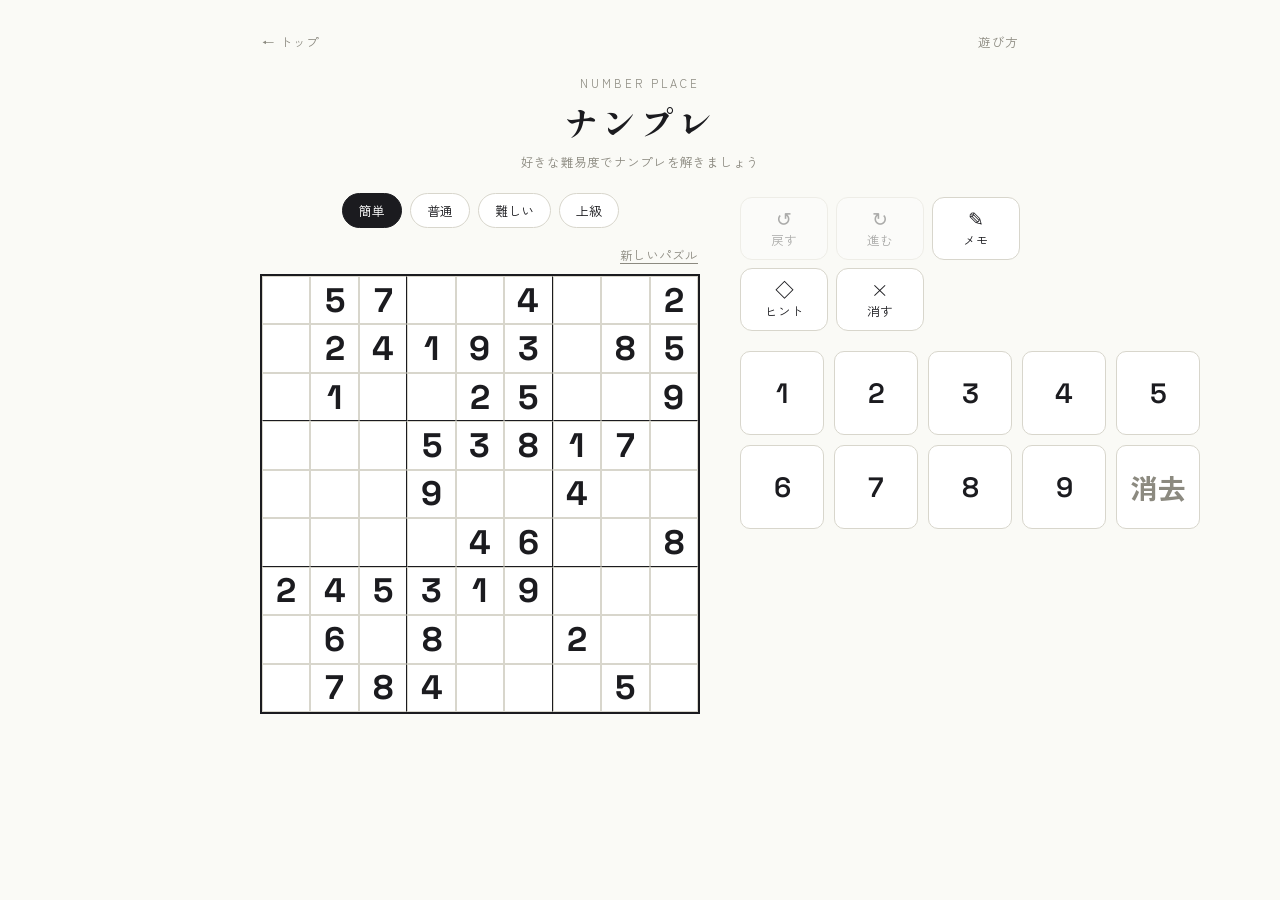
==== game.html @ e36756de "Add files via upload" ====
<!DOCTYPE html>
<html lang="ja">
<head>
<meta charset="UTF-8">
<meta name="viewport" content="width=device-width, initial-scale=1.0">
<title>ナンプレ | ナンプレサイト</title>
<link rel="preconnect" href="https://fonts.googleapis.com">
<link href="https://fonts.googleapis.com/css2?family=Shippori+Mincho:wght@400;600;800&family=Zen+Kaku+Gothic+New:wght@400;500;700&family=Space+Grotesk:wght@500;600;700&display=swap" rel="stylesheet">
<link rel="stylesheet" href="style.css">
</head>
<body>

<div class="wrap game-wrap">
  <div class="nav-bar">
    <a class="nav-link" href="index.html">← トップ</a>
    <a class="nav-link" href="how-to-play.html">遊び方</a>
  </div>

  <header>
    <div class="eyebrow">Number Place</div>
    <h1>ナンプレ</h1>
    <div class="sub">好きな難易度でナンプレを解きましょう</div>
  </header>

  <div class="game-layout">
    <div class="board-col">
      <div class="diff-row" id="diffRow">
        <button class="pill" data-diff="easy">簡単</button>
        <button class="pill" data-diff="medium">普通</button>
        <button class="pill" data-diff="hard">難しい</button>
        <button class="pill" data-diff="expert">上級</button>
      </div>

      <div class="status-row">
        <span class="status-msg" id="statusMsg">&nbsp;</span>
        <button class="new-game-btn" id="newGameBtn">新しいパズル</button>
      </div>

      <div class="board-shell">
        <div class="board" id="board"></div>
        <div class="generating" id="generating">パズルを生成しています…</div>
      </div>
    </div>

    <div class="side-col">
      <div class="toolbar">
        <button class="tool-btn" id="undoBtn" disabled>
          <span class="icon">↺</span>
          <span>戻す</span>
        </button>
        <button class="tool-btn" id="redoBtn" disabled>
          <span class="icon">↻</span>
          <span>進む</span>
        </button>
        <button class="tool-btn" id="notesBtn">
          <span class="icon">✎</span>
          <span>メモ</span>
        </button>
        <button class="tool-btn" id="hintBtn">
          <span class="icon">◇</span>
          <span>ヒント</span>
        </button>
        <button class="tool-btn" id="eraseBtn">
          <span class="icon">×</span>
          <span>消す</span>
        </button>
      </div>

      <div class="numpad" id="numpad"></div>
    </div>
  </div>
</div>

<div class="win-overlay" id="winOverlay">
  <div class="win-card">
    <div class="eyebrow">Complete</div>
    <h2>お見事です</h2>
    <p>すべてのマスが正しく埋まりました。<br>おめでとうございます。</p>
    <button id="winNewGame">次のパズルへ</button>
  </div>
</div>

<script>
(function(){
  const DIFF_CLUES = { easy: 38, medium: 32, hard: 27, expert: 24 };
  const STORAGE_KEY = 'nampure_save_v1';

  let difficulty = 'easy';
  let solutionBoard = null;
  let puzzleBoard = null;     // 0 = empty, given cells fixed
  let givenMask = null;       // boolean 9x9
  let currentBoard = null;    // user's working board
  let notesBoard = null;      // array 9x9 of Set
  let selected = null;        // {r,c}
  let notesMode = false;
  let focusNumber = null;     // number currently highlighted (sticky until dismissed)
  let longPressTimer = null;
  let longPressTriggered = false;
  let cellLongPressTimer = null;
  let cellLongPressTriggered = false;
  let keyDigitTimer = null;
  let keyDigitTriggered = false;
  let undoStack = [];
  let redoStack = [];
  const MAX_HISTORY = 200;
  const LONG_PRESS_MS = 350;

  const boardEl = document.getElementById('board');
  const numpadEl = document.getElementById('numpad');
  const statusMsg = document.getElementById('statusMsg');
  const generatingEl = document.getElementById('generating');
  const notesBtn = document.getElementById('notesBtn');
  const hintBtn = document.getElementById('hintBtn');
  const eraseBtn = document.getElementById('eraseBtn');
  const undoBtn = document.getElementById('undoBtn');
  const redoBtn = document.getElementById('redoBtn');
  const winOverlay = document.getElementById('winOverlay');

  // ---------- Generation ----------
  function emptyBoard(){ return Array.from({length:9}, () => Array(9).fill(0)); }

  function shuffle(arr){
    for(let i=arr.length-1;i>0;i--){
      const j = Math.floor(Math.random()*(i+1));
      [arr[i],arr[j]] = [arr[j],arr[i]];
    }
    return arr;
  }

  function isValidPlacement(b, r, c, v){
    for(let i=0;i<9;i++){
      if(b[r][i]===v) return false;
      if(b[i][c]===v) return false;
    }
    const br = Math.floor(r/3)*3, bc = Math.floor(c/3)*3;
    for(let i=br;i<br+3;i++) for(let j=bc;j<bc+3;j++) if(b[i][j]===v) return false;
    return true;
  }

  function generateSolvedBoard(){
    const b = emptyBoard();
    function fill(pos){
      if(pos===81) return true;
      const r = Math.floor(pos/9), c = pos%9;
      const nums = shuffle([1,2,3,4,5,6,7,8,9]);
      for(const v of nums){
        if(isValidPlacement(b,r,c,v)){
          b[r][c]=v;
          if(fill(pos+1)) return true;
          b[r][c]=0;
        }
      }
      return false;
    }
    fill(0);
    return b;
  }

  function countSolutions(board, limit){
    let count = 0;
    const b = board.map(row=>row.slice());
    function solve(){
      if(count>=limit) return;
      let best=-1, bestCands=null;
      for(let i=0;i<81;i++){
        const r=Math.floor(i/9), c=i%9;
        if(b[r][c]===0){
          const cands=[];
          for(let v=1;v<=9;v++) if(isValidPlacement(b,r,c,v)) cands.push(v);
          if(cands.length===0) return;
          if(best===-1 || cands.length<bestCands.length){
            best=i; bestCands=cands;
            if(cands.length===1) break;
          }
        }
      }
      if(best===-1){ count++; return; }
      const r=Math.floor(best/9), c=best%9;
      for(const v of bestCands){
        if(count>=limit) return;
        b[r][c]=v;
        solve();
        b[r][c]=0;
      }
    }
    solve();
    return count;
  }

  function generatePuzzle(diff){
    const solved = generateSolvedBoard();
    const puzzle = solved.map(row=>row.slice());
    const target = DIFF_CLUES[diff] ?? 32;
    const positions = shuffle(Array.from({length:81}, (_,i)=>i));
    let clues = 81;
    for(const pos of positions){
      if(clues<=target) break;
      const r=Math.floor(pos/9), c=pos%9;
      if(puzzle[r][c]===0) continue;
      const backup = puzzle[r][c];
      puzzle[r][c]=0;
      const solCount = countSolutions(puzzle,2);
      if(solCount===1){ clues--; } else { puzzle[r][c]=backup; }
    }
    return { puzzle, solution: solved };
  }

  // ---------- Persistence ----------
  function serializeNotes(nb){
    return nb.map(row => row.map(set => Array.from(set)));
  }
  function deserializeNotes(arr){
    return arr.map(row => row.map(a => new Set(a)));
  }

  function saveGame(){
    try{
      const data = {
        difficulty,
        puzzleBoard,
        solutionBoard,
        givenMask,
        currentBoard,
        notesBoard: serializeNotes(notesBoard),
        completed: winOverlay.classList.contains('show')
      };
      localStorage.setItem(STORAGE_KEY, JSON.stringify(data));
    }catch(e){
      // localStorage unavailable (private browsing, storage full, etc.) - fail silently
    }
  }

  function loadGame(){
    try{
      const raw = localStorage.getItem(STORAGE_KEY);
      if(!raw) return false;
      const data = JSON.parse(raw);
      if(!data || !data.puzzleBoard || !data.solutionBoard || !data.currentBoard) return false;

      difficulty = data.difficulty || 'easy';
      puzzleBoard = data.puzzleBoard;
      solutionBoard = data.solutionBoard;
      givenMask = data.givenMask;
      currentBoard = data.currentBoard;
      notesBoard = deserializeNotes(data.notesBoard);
      selected = null;
      focusNumber = null;

      document.querySelectorAll('#diffRow .pill').forEach(b=>{
        b.classList.toggle('active', b.dataset.diff === difficulty);
      });

      setStatus('', false);
      renderBoard();
      resetHistory();
      if(data.completed){
        winOverlay.classList.add('show');
      }
      return true;
    }catch(e){
      return false;
    }
  }

  // ---------- Game state ----------
  function startNewGame(diff){
    generatingEl.classList.add('show');
    setTimeout(()=>{
      const { puzzle, solution } = generatePuzzle(diff);
      puzzleBoard = puzzle;
      solutionBoard = solution;
      givenMask = puzzle.map(row=>row.map(v=>v!==0));
      currentBoard = puzzle.map(row=>row.slice());
      notesBoard = Array.from({length:9},()=>Array.from({length:9},()=>new Set()));
      selected = null;
      focusNumber = null;
      setStatus('', false);
      renderBoard();
      generatingEl.classList.remove('show');
      resetHistory();
      saveGame();
    }, 30);
  }

  function setStatus(text, isError){
    statusMsg.textContent = text || '\u00A0';
    statusMsg.classList.toggle('error-msg', !!isError);
  }

  function computeConflicts(){
    const conflicts = Array.from({length:9},()=>Array(9).fill(false));
    function markGroup(cells){
      const seen = {};
      for(const [r,c] of cells){
        const v = currentBoard[r][c];
        if(v===0) continue;
        if(seen[v] !== undefined){
          conflicts[r][c] = true;
          const [pr,pc] = seen[v];
          conflicts[pr][pc] = true;
        } else {
          seen[v] = [r,c];
        }
      }
    }
    for(let r=0;r<9;r++) markGroup(Array.from({length:9},(_,c)=>[r,c]));
    for(let c=0;c<9;c++) markGroup(Array.from({length:9},(_,r)=>[r,c]));
    for(let br=0;br<9;br+=3) for(let bc=0;bc<9;bc+=3){
      const cells=[];
      for(let i=br;i<br+3;i++) for(let j=bc;j<bc+3;j++) cells.push([i,j]);
      markGroup(cells);
    }
    return conflicts;
  }

  function getCandidates(r,c){
    const cands = [];
    for(let v=1;v<=9;v++){
      if(isValidPlacement(currentBoard, r, c, v)) cands.push(v);
    }
    return cands;
  }

  function checkWin(conflicts){
    for(let r=0;r<9;r++) for(let c=0;c<9;c++){
      if(currentBoard[r][c]===0) return false;
      if(conflicts[r][c]) return false;
    }
    return true;
  }

  // ---------- Rendering ----------
  function renderBoard(){
    boardEl.innerHTML = '';
    const conflicts = computeConflicts();
    const selVal = selected ? currentBoard[selected.r][selected.c] : 0;

    let occurrences = [];
    if(focusNumber !== null){
      for(let r=0;r<9;r++) for(let c=0;c<9;c++){
        if(currentBoard[r][c]===focusNumber) occurrences.push([r,c]);
      }
    }

    for(let r=0;r<9;r++){
      for(let c=0;c<9;c++){
        const cell = document.createElement('div');
        cell.className = 'cell';
        if((c+1)%3===0 && c!==8) cell.classList.add('border-right');
        if((r+1)%3===0 && r!==8) cell.classList.add('border-bottom');

        const v = currentBoard[r][c];
        const isGiven = givenMask[r][c];

        if(focusNumber !== null){
          if(v === focusNumber){
            cell.classList.add('same-number');
          } else {
            let isReach = false;
            for(const [orow, ocol] of occurrences){
              if(orow===r || ocol===c || (Math.floor(orow/3)===Math.floor(r/3) && Math.floor(ocol/3)===Math.floor(c/3))){
                isReach = true; break;
              }
            }
            if(isReach) cell.classList.add('peer');
          }
        } else if(selected){
          const sameBox = Math.floor(r/3)===Math.floor(selected.r/3) && Math.floor(c/3)===Math.floor(selected.c/3);
          if(r===selected.r && c===selected.c){
            cell.classList.add('selected');
          } else if(r===selected.r || c===selected.c || sameBox){
            cell.classList.add('peer');
          }
          if(selVal!==0 && v===selVal && !(r===selected.r && c===selected.c)){
            cell.classList.add('same-number');
          }
        }
        if(conflicts[r][c]) cell.classList.add('conflict');

        if(v!==0){
          cell.textContent = v;
          cell.classList.add(isGiven ? 'given' : 'user-value');
        } else if(notesBoard[r][c].size>0){
          const grid = document.createElement('div');
          grid.className = 'notes-grid';
          for(let n=1;n<=9;n++){
            const span = document.createElement('span');
            span.textContent = notesBoard[r][c].has(n) ? n : '';
            if(notesBoard[r][c].has(n)) span.classList.add('active');
            grid.appendChild(span);
          }
          cell.appendChild(grid);
        }

        cell.dataset.r = r;
        cell.dataset.c = c;
        cell.style.touchAction = 'manipulation';
        cell.addEventListener('pointerdown', () => {
          cellLongPressTriggered = false;
          cellLongPressTimer = setTimeout(() => {
            const val = currentBoard[r][c];
            if (val !== 0) {
              cellLongPressTriggered = true;
              focusNumber = val;
              renderBoard();
            }
          }, LONG_PRESS_MS);
        });
        cell.addEventListener('pointerup', () => {
          clearTimeout(cellLongPressTimer);
          if (!cellLongPressTriggered) {
            if (focusNumber !== null) focusNumber = null;
            selectCell(r, c);
          }
          cellLongPressTriggered = false;
        });
        cell.addEventListener('pointerleave', () => {
          clearTimeout(cellLongPressTimer);
        });
        cell.addEventListener('contextmenu', (e) => e.preventDefault());
        boardEl.appendChild(cell);
      }
    }
  }

  function selectCell(r,c){
    selected = { r, c };
    renderBoard();
  }

  function clearPeerNotes(r, c, v){
    for(let cc=0; cc<9; cc++){ if(cc!==c) notesBoard[r][cc].delete(v); }
    for(let rr=0; rr<9; rr++){ if(rr!==r) notesBoard[rr][c].delete(v); }
    const br = Math.floor(r/3)*3, bc = Math.floor(c/3)*3;
    for(let i=br;i<br+3;i++) for(let j=bc;j<bc+3;j++){
      if(i!==r || j!==c) notesBoard[i][j].delete(v);
    }
  }

  // ---------- Undo / Redo ----------
  function snapshotState(){
    return {
      currentBoard: currentBoard.map(row => row.slice()),
      notesBoard: notesBoard.map(row => row.map(set => new Set(set)))
    };
  }

  function restoreState(state){
    currentBoard = state.currentBoard.map(row => row.slice());
    notesBoard = state.notesBoard.map(row => row.map(set => new Set(set)));
  }

  function updateUndoRedoButtons(){
    undoBtn.disabled = undoStack.length === 0;
    redoBtn.disabled = redoStack.length === 0;
  }

  function pushHistory(){
    undoStack.push(snapshotState());
    if(undoStack.length > MAX_HISTORY) undoStack.shift();
    redoStack = [];
    updateUndoRedoButtons();
  }

  function resetHistory(){
    undoStack = [];
    redoStack = [];
    updateUndoRedoButtons();
  }

  function undo(){
    if(undoStack.length === 0) return;
    const current = snapshotState();
    const prev = undoStack.pop();
    redoStack.push(current);
    restoreState(prev);
    focusNumber = null;
    renderBoard();
    setStatus('', false);
    saveGame();
    updateUndoRedoButtons();
  }

  function redo(){
    if(redoStack.length === 0) return;
    const current = snapshotState();
    const next = redoStack.pop();
    undoStack.push(current);
    restoreState(next);
    focusNumber = null;
    renderBoard();
    setStatus('', false);
    saveGame();
    updateUndoRedoButtons();
  }

  function setValue(v){
    if(!selected) return;
    const { r, c } = selected;
    if(givenMask[r][c]) return;

    pushHistory();

    if(notesMode){
      if(v===0){
        notesBoard[r][c].clear();
      } else if(notesBoard[r][c].has(v)){
        notesBoard[r][c].delete(v);
      } else {
        notesBoard[r][c].add(v);
      }
      renderBoard();
      saveGame();
      return;
    }

    currentBoard[r][c] = v;
    if(v!==0){
      notesBoard[r][c].clear();
      clearPeerNotes(r, c, v);
    }
    const conflicts = computeConflicts();
    renderBoard();

    if(conflicts[r][c]){
      setStatus('この数字は同じ列・行・ブロックと重複しています', true);
    } else {
      setStatus('', false);
    }

    saveGame();

    if(checkWin(conflicts)){
      setTimeout(()=> {
        winOverlay.classList.add('show');
        saveGame();
      }, 250);
    }
  }

  function useHint(){
    if(!selected) return;
    const { r, c } = selected;
    if(givenMask[r][c] || currentBoard[r][c]!==0){
      setStatus('空いているマスを選んでください', true);
      return;
    }
    const cands = getCandidates(r,c);
    pushHistory();
    notesBoard[r][c] = new Set(cands);
    renderBoard();
    saveGame();
    const cellEl = boardEl.querySelector(`[data-r="${r}"][data-c="${c}"]`);
    if(cellEl){
      cellEl.classList.add('hint-flash');
      setTimeout(()=>cellEl.classList.remove('hint-flash'), 900);
    }
  }

  // ---------- UI wiring ----------
  document.querySelectorAll('#diffRow .pill').forEach(btn=>{
    btn.addEventListener('click', () => {
      document.querySelectorAll('#diffRow .pill').forEach(b=>b.classList.remove('active'));
      btn.classList.add('active');
      difficulty = btn.dataset.diff;
      startNewGame(difficulty);
    });
  });

  document.getElementById('newGameBtn').addEventListener('click', ()=> startNewGame(difficulty));
  document.getElementById('winNewGame').addEventListener('click', ()=>{
    winOverlay.classList.remove('show');
    startNewGame(difficulty);
  });

  notesBtn.addEventListener('click', ()=>{
    notesMode = !notesMode;
    notesBtn.classList.toggle('active', notesMode);
  });
  hintBtn.addEventListener('click', useHint);
  eraseBtn.addEventListener('click', ()=>{
    if(!selected) return;
    const { r, c } = selected;
    if(givenMask[r][c]) return;
    pushHistory();
    currentBoard[r][c] = 0;
    notesBoard[r][c].clear();
    setStatus('', false);
    renderBoard();
    saveGame();
  });

  for(let n=1;n<=9;n++){
    const btn = document.createElement('button');
    btn.className = 'num-btn';
    btn.textContent = n;
    btn.style.touchAction = 'manipulation';

    btn.addEventListener('pointerdown', ()=>{
      longPressTriggered = false;
      longPressTimer = setTimeout(()=>{
        longPressTriggered = true;
        focusNumber = n;
        renderBoard();
      }, LONG_PRESS_MS);
    });
    btn.addEventListener('pointerup', ()=>{
      clearTimeout(longPressTimer);
      if(!longPressTriggered){
        if(focusNumber !== null){
          focusNumber = (focusNumber === n) ? null : n;
          renderBoard();
        } else {
          setValue(n);
        }
      }
      longPressTriggered = false;
    });
    btn.addEventListener('pointerleave', ()=>{
      clearTimeout(longPressTimer);
      longPressTriggered = false;
    });
    btn.addEventListener('contextmenu', (e)=> e.preventDefault());

    numpadEl.appendChild(btn);
  }
  const eraseNumBtn = document.createElement('button');
  eraseNumBtn.className = 'num-btn erase';
  eraseNumBtn.textContent = '消去';
  eraseNumBtn.addEventListener('click', ()=>{
    if(!selected) return;
    const { r, c } = selected;
    if(givenMask[r][c]) return;
    pushHistory();
    currentBoard[r][c] = 0;
    notesBoard[r][c].clear();
    renderBoard();
    saveGame();
  });
  numpadEl.appendChild(eraseNumBtn);

  undoBtn.addEventListener('click', undo);
  redoBtn.addEventListener('click', redo);

  document.addEventListener('keydown', (e)=>{
    if((e.ctrlKey || e.metaKey) && e.key.toLowerCase()==='z'){
      e.preventDefault();
      if(e.shiftKey) redo(); else undo();
      return;
    }
    if((e.ctrlKey || e.metaKey) && e.key.toLowerCase()==='y'){
      e.preventDefault();
      redo();
      return;
    }

    if(e.key>='1' && e.key<='9'){
      if(e.repeat) return; // ignore OS key-repeat while held
      const n = parseInt(e.key,10);
      keyDigitTriggered = false;
      keyDigitTimer = setTimeout(()=>{
        keyDigitTriggered = true;
        focusNumber = (focusNumber === n) ? null : n;
        renderBoard();
      }, LONG_PRESS_MS);
      return;
    }

    if(!selected) return;
    const { r, c } = selected;
    if(e.key==='Backspace' || e.key==='Delete' || e.key==='0'){
      if(!givenMask[r][c]){
        pushHistory();
        currentBoard[r][c]=0;
        notesBoard[r][c].clear();
        renderBoard();
        saveGame();
      }
    } else if(e.key==='ArrowUp' && r>0){ selectCell(r-1,c); }
    else if(e.key==='ArrowDown' && r<8){ selectCell(r+1,c); }
    else if(e.key==='ArrowLeft' && c>0){ selectCell(r,c-1); }
    else if(e.key==='ArrowRight' && c<8){ selectCell(r,c+1); }
  });

  document.addEventListener('keyup', (e)=>{
    if(e.key>='1' && e.key<='9'){
      const n = parseInt(e.key,10);
      clearTimeout(keyDigitTimer);
      if(!keyDigitTriggered){
        if(focusNumber !== null){
          focusNumber = (focusNumber === n) ? null : n;
          renderBoard();
        } else if(selected){
          setValue(n);
        }
      }
      keyDigitTriggered = false;
    }
  });

  // init: try to resume a saved game, otherwise start a fresh easy puzzle
  const restored = loadGame();
  if(!restored){
    document.querySelector('#diffRow .pill[data-diff="easy"]').classList.add('active');
    startNewGame('easy');
  }
  updateUndoRedoButtons();
})();
</script>
</body>
</html>
---- style.css ----
:root{
  --bg: #FAFAF6;
  --paper: #FFFFFF;
  --ink: #1B1B1F;
  --line: #D8D6CC;
  --line-strong: #1B1B1F;
  --accent: #35507A;
  --accent-soft: rgba(53,80,122,0.10);
  --accent-soft-2: rgba(53,80,122,0.18);
  --muted: #8C8A80;
  --error: #A5372E;
  --error-soft: rgba(165,55,46,0.10);
}
*{ box-sizing: border-box; }
html,body{
  margin:0; padding:0;
  background: var(--bg);
  color: var(--ink);
  font-family: 'Zen Kaku Gothic New', sans-serif;
  -webkit-font-smoothing: antialiased;
}
body{
  display:flex; justify-content:center;
  padding: 28px 16px 60px;
  min-height: 100vh;
}
a{ color: inherit; }
.wrap{
  width: 100%;
  max-width: 520px;
}

/* ---------- Nav ---------- */
.nav-bar{
  display:flex;
  justify-content: space-between;
  align-items:center;
  margin-bottom: 20px;
  font-size: 12.5px;
}
.nav-link{
  color: var(--muted);
  text-decoration: none;
  letter-spacing: 0.02em;
  padding: 4px 2px;
}
.nav-link:hover{ color: var(--accent); }
.nav-link.emphasis{
  color: var(--accent);
  border: 1px solid var(--accent-soft-2);
  background: var(--accent-soft);
  padding: 5px 12px;
  border-radius: 999px;
}

/* ---------- Header ---------- */
header{
  text-align:center;
  margin-bottom: 22px;
}
.eyebrow{
  font-size: 11px;
  letter-spacing: 0.28em;
  color: var(--muted);
  text-transform: uppercase;
  margin-bottom: 6px;
}
h1{
  font-family: 'Shippori Mincho', serif;
  font-weight: 800;
  font-size: 34px;
  letter-spacing: 0.12em;
  margin: 0;
  color: var(--ink);
}
.sub{
  font-size: 12.5px;
  color: var(--muted);
  margin-top: 6px;
  letter-spacing: 0.02em;
}

/* ---------- Landing page ---------- */
.lede{
  font-size: 14px;
  line-height: 1.9;
  color: var(--ink);
  text-align: center;
  margin: 0 0 28px;
}
.cta-row{
  display:flex;
  flex-direction: column;
  gap: 10px;
  margin-bottom: 34px;
}
.btn{
  display:block;
  text-align:center;
  text-decoration:none;
  padding: 14px 20px;
  border-radius: 999px;
  font-size: 14px;
  letter-spacing: 0.04em;
  transition: all .15s ease;
}
.btn-primary{
  background: var(--ink);
  color: var(--paper);
  border: 1px solid var(--ink);
}
.btn-primary:hover{ background: var(--accent); border-color: var(--accent); }
.btn-secondary{
  background: var(--paper);
  color: var(--ink);
  border: 1px solid var(--line);
}
.btn-secondary:hover{ border-color: var(--accent); color: var(--accent); }

.feature-list{
  list-style: none;
  margin: 0 0 30px;
  padding: 0;
  display: grid;
  gap: 10px;
}
.feature-list li{
  display:flex;
  gap: 12px;
  align-items:flex-start;
  background: var(--paper);
  border: 1px solid var(--line);
  border-radius: 14px;
  padding: 14px 16px;
  font-size: 12.5px;
  line-height: 1.7;
}
.feature-list .mark{
  font-family: 'Space Grotesk', sans-serif;
  color: var(--accent);
  font-weight: 600;
  font-size: 13px;
  flex-shrink: 0;
}
.footer-note{
  text-align:center;
  font-size: 11.5px;
  color: var(--muted);
  line-height: 1.8;
}

/* ---------- Help page ---------- */
.help-section{
  background: var(--paper);
  border: 1px solid var(--line);
  border-radius: 14px;
  padding: 18px 18px 20px;
  margin-bottom: 14px;
}
.help-section h2{
  font-family: 'Shippori Mincho', serif;
  font-size: 16px;
  margin: 0 0 8px;
  display:flex;
  align-items:center;
  gap: 8px;
}
.help-section h2 .num{
  font-family: 'Space Grotesk', sans-serif;
  font-size: 13px;
  color: var(--accent);
  border: 1px solid var(--accent-soft-2);
  background: var(--accent-soft);
  width: 22px; height: 22px;
  border-radius: 50%;
  display:flex; align-items:center; justify-content:center;
  flex-shrink: 0;
}
.help-section p{
  font-size: 13px;
  line-height: 1.9;
  color: var(--ink);
  margin: 0 0 6px;
}
.help-section p:last-child{ margin-bottom: 0; }
.help-section .note{
  font-size: 12px;
  color: var(--muted);
}
.kbd{
  display:inline-flex;
  align-items:center;
  justify-content:center;
  min-width: 20px;
  padding: 1px 6px;
  border: 1px solid var(--line);
  border-radius: 6px;
  background: var(--bg);
  font-family: 'Space Grotesk', sans-serif;
  font-size: 12px;
  color: var(--ink);
}

/* ---------- Game page shared controls ---------- */
.diff-row{
  display:flex;
  gap: 8px;
  justify-content:center;
  flex-wrap: wrap;
  margin-bottom: 16px;
}
.pill{
  border: 1px solid var(--line);
  background: var(--paper);
  color: var(--ink);
  font-family: 'Zen Kaku Gothic New', sans-serif;
  font-size: 13px;
  padding: 7px 16px;
  border-radius: 999px;
  cursor: pointer;
  transition: all .15s ease;
}
.pill:hover{ border-color: var(--accent); }
.pill.active{
  background: var(--ink);
  color: var(--paper);
  border-color: var(--ink);
}

.status-row{
  display:flex;
  justify-content: space-between;
  align-items:center;
  margin-bottom: 10px;
  padding: 0 2px;
  height: 20px;
}
.status-msg{
  font-size: 12.5px;
  color: var(--accent);
  letter-spacing: 0.02em;
  white-space: nowrap;
  overflow: hidden;
  text-overflow: ellipsis;
  flex: 1;
  margin-right: 10px;
}
.status-msg.error-msg{ color: var(--error); }
.new-game-btn{
  font-size: 12.5px;
  color: var(--muted);
  background: none;
  border: none;
  cursor: pointer;
  text-decoration: underline;
  text-underline-offset: 3px;
  font-family: 'Zen Kaku Gothic New', sans-serif;
  padding: 0;
  flex-shrink: 0;
  white-space: nowrap;
}
.new-game-btn:hover{ color: var(--ink); }

.board-shell{
  position: relative;
  width: 100%;
  aspect-ratio: 1/1;
  background: var(--paper);
  border: 2.5px solid var(--line-strong);
}
.board{
  display: grid;
  grid-template-columns: repeat(9, 1fr);
  grid-template-rows: repeat(9, 1fr);
  width: 100%;
  height: 100%;
}
.cell{
  display:flex; align-items:center; justify-content:center;
  position: relative;
  border: 0.5px solid var(--line);
  cursor: pointer;
  font-family: 'Space Grotesk', sans-serif;
  font-size: clamp(22px, 7vw, 34px);
  font-weight: 600;
  color: var(--ink);
  user-select: none;
  background: var(--paper);
}
.cell:nth-child(3n){ border-right-width: 0.5px; }
.cell.border-right{ border-right: 1.75px solid var(--line-strong); }
.cell.border-bottom{ border-bottom: 1.75px solid var(--line-strong); }

.cell.given{ color: var(--ink); font-weight: 700; }
.cell.user-value{ color: var(--accent); font-weight: 500; }
.cell.selected{ background: var(--accent-soft-2); }
.cell.peer{ background: var(--accent-soft); }
.cell.same-number{ background: var(--accent-soft-2); }
.cell.conflict{ color: var(--error); background: var(--error-soft); }
.cell.hint-flash{ animation: flash 0.9s ease; }
@keyframes flash{
  0%{ background: var(--accent-soft-2); }
  100%{ background: transparent; }
}

.notes-grid{
  display:grid;
  grid-template-columns: repeat(3,1fr);
  grid-template-rows: repeat(3,1fr);
  width: 100%; height: 100%;
  padding: 2px;
}
.notes-grid span{
  display:flex; align-items:center; justify-content:center;
  font-size: clamp(9px, 2.3vw, 13px);
  color: var(--muted);
  font-family: 'Space Grotesk', sans-serif;
}
.notes-grid span.active{ color: var(--accent); font-weight: 600; }

.toolbar{
  display: grid;
  grid-template-columns: repeat(auto-fit, minmax(72px, 1fr));
  gap: 8px;
  margin: 16px 0 14px;
}
.tool-btn{
  flex:1;
  max-width: 150px;
  display:flex; flex-direction:column; align-items:center; gap:3px;
  padding: 10px 6px;
  border: 1px solid var(--line);
  background: var(--paper);
  border-radius: 12px;
  cursor:pointer;
  font-family: 'Zen Kaku Gothic New', sans-serif;
  font-size: 12.5px;
  color: var(--ink);
  transition: all .15s ease;
}
.tool-btn .icon{ font-size: 19px; line-height:1; }
.tool-btn:hover{ border-color: var(--accent); }
.tool-btn.active{
  background: var(--ink);
  color: var(--paper);
  border-color: var(--ink);
}
.tool-btn:disabled{ opacity: 0.35; cursor: default; }

.numpad{
  display:grid;
  grid-template-columns: repeat(5, 1fr);
  gap: 8px;
}
.num-btn{
  aspect-ratio: 1/1;
  border: 1px solid var(--line);
  background: var(--paper);
  border-radius: 10px;
  font-family: 'Space Grotesk', sans-serif;
  font-size: 24px;
  font-weight: 600;
  color: var(--ink);
  cursor:pointer;
  transition: all .12s ease;
  user-select: none;
  -webkit-user-select: none;
  touch-action: manipulation;
}
.num-btn:hover{ border-color: var(--accent); color: var(--accent); }
.num-btn.erase{
  font-family: 'Zen Kaku Gothic New', sans-serif;
  font-size: 12.5px;
  color: var(--muted);
}

.win-overlay{
  position: fixed; inset: 0;
  background: rgba(27,27,31,0.55);
  display:flex; align-items:center; justify-content:center;
  z-index: 50;
  opacity: 0; pointer-events:none;
  transition: opacity .25s ease;
}
.win-overlay.show{ opacity:1; pointer-events:all; }
.win-card{
  background: var(--paper);
  padding: 34px 30px;
  border-radius: 16px;
  text-align:center;
  max-width: 320px;
}
.win-card .eyebrow{ margin-bottom: 10px; }
.win-card h2{
  font-family: 'Shippori Mincho', serif;
  font-size: 24px;
  margin: 0 0 8px;
}
.win-card p{
  font-size: 13px;
  color: var(--muted);
  margin: 0 0 20px;
  line-height: 1.6;
}
.win-card button{
  background: var(--ink);
  color: var(--paper);
  border: none;
  padding: 10px 26px;
  border-radius: 999px;
  font-family: 'Zen Kaku Gothic New', sans-serif;
  font-size: 13px;
  cursor: pointer;
}

.generating{
  position:absolute; inset:0;
  background: rgba(250,250,246,0.9);
  display:flex; align-items:center; justify-content:center;
  font-size: 13px; color: var(--muted);
  letter-spacing: 0.05em;
  z-index: 10;
  opacity: 0; pointer-events: none;
  transition: opacity .15s ease;
}
.generating.show{ opacity:1; pointer-events:all; }

@media (max-width: 380px){
  h1{ font-size: 28px; }
  .tool-btn{ font-size: 10.5px; }
}

/* ---------- Desktop layout: board left, controls right ---------- */
.game-layout{
  display: block;
}
@media (min-width: 760px){
  .game-wrap{
    max-width: 760px;
  }
  .game-layout{
    display: flex;
    align-items: flex-start;
    gap: 40px;
  }
  .game-layout .board-col{
    flex: 1 1 440px;
    max-width: 460px;
  }
  .game-layout .side-col{
    flex: 1 1 260px;
    max-width: 280px;
    display: flex;
    flex-direction: column;
    gap: 20px;
    padding-top: 4px;
    position: sticky;
    top: 28px;
  }
  .game-layout .toolbar{
    margin: 0;
  }
  .game-layout .tool-btn{
    max-width: none;
  }
  .game-layout .numpad{
    gap: 10px;
  }
  .game-layout .num-btn{
    font-size: 28px;
  }
}
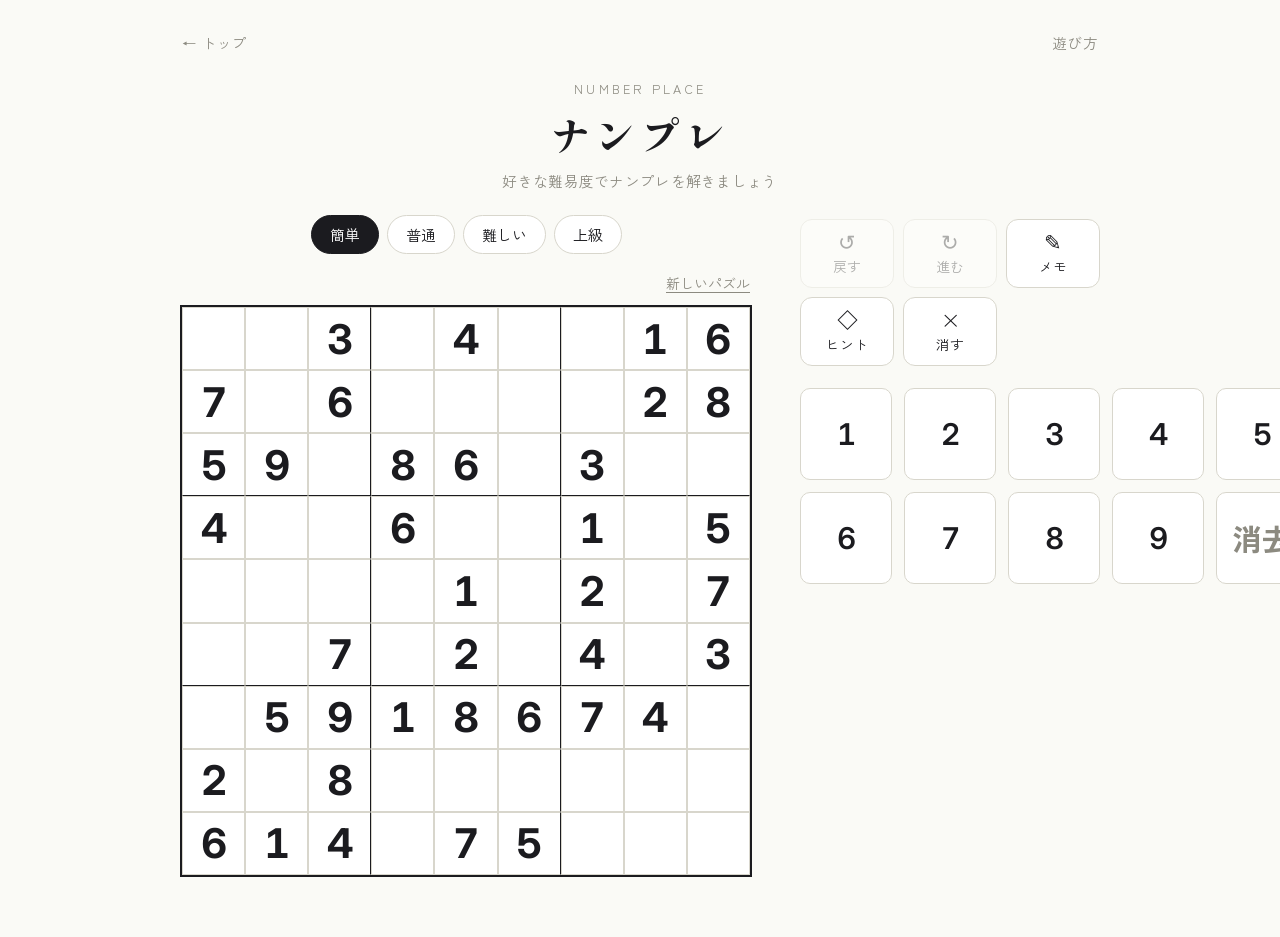
==== commit 5e3410da: "Add files via upload" ====
--- a/game.html
+++ b/game.html
@@ -5,7 +5,7 @@
 <meta name="viewport" content="width=device-width, initial-scale=1.0">
 <title>ナンプレ | ナンプレサイト</title>
 <link rel="preconnect" href="https://fonts.googleapis.com">
-<link href="https://fonts.googleapis.com/css2?family=Shippori+Mincho:wght@400;600;800&family=Zen+Kaku+Gothic+New:wght@400;500;700&family=Space+Grotesk:wght@500;600;700&display=swap" rel="stylesheet">
+<link href="https://fonts.googleapis.com/css2?family=Shippori+Mincho:wght@400;600;800&family=Zen+Kaku+Gothic+New:wght@400;500;700&family=Inter:wght@500;600;700;800&display=swap" rel="stylesheet">
 <link rel="stylesheet" href="style.css">
 </head>
 <body>
--- a/style.css
+++ b/style.css
@@ -35,8 +35,8 @@
   display:flex;
   justify-content: space-between;
   align-items:center;
-  margin-bottom: 20px;
-  font-size: 12.5px;
+  margin-bottom: 22px;
+  font-size: 14.5px;
 }
 .nav-link{
   color: var(--muted);
@@ -56,33 +56,33 @@
 /* ---------- Header ---------- */
 header{
   text-align:center;
-  margin-bottom: 22px;
+  margin-bottom: 24px;
 }
 .eyebrow{
-  font-size: 11px;
-  letter-spacing: 0.28em;
+  font-size: 12.5px;
+  letter-spacing: 0.26em;
   color: var(--muted);
   text-transform: uppercase;
-  margin-bottom: 6px;
+  margin-bottom: 7px;
 }
 h1{
   font-family: 'Shippori Mincho', serif;
   font-weight: 800;
-  font-size: 34px;
+  font-size: 40px;
   letter-spacing: 0.12em;
   margin: 0;
   color: var(--ink);
 }
 .sub{
-  font-size: 12.5px;
-  color: var(--muted);
-  margin-top: 6px;
+  font-size: 14.5px;
+  color: var(--muted);
+  margin-top: 7px;
   letter-spacing: 0.02em;
 }
 
 /* ---------- Landing page ---------- */
 .lede{
-  font-size: 14px;
+  font-size: 16px;
   line-height: 1.9;
   color: var(--ink);
   text-align: center;
@@ -98,9 +98,9 @@
   display:block;
   text-align:center;
   text-decoration:none;
-  padding: 14px 20px;
+  padding: 15px 20px;
   border-radius: 999px;
-  font-size: 14px;
+  font-size: 16px;
   letter-spacing: 0.04em;
   transition: all .15s ease;
 }
@@ -131,20 +131,20 @@
   background: var(--paper);
   border: 1px solid var(--line);
   border-radius: 14px;
-  padding: 14px 16px;
-  font-size: 12.5px;
+  padding: 15px 17px;
+  font-size: 14.5px;
   line-height: 1.7;
 }
 .feature-list .mark{
-  font-family: 'Space Grotesk', sans-serif;
+  font-family: 'Inter', sans-serif;
   color: var(--accent);
   font-weight: 600;
-  font-size: 13px;
+  font-size: 14.5px;
   flex-shrink: 0;
 }
 .footer-note{
   text-align:center;
-  font-size: 11.5px;
+  font-size: 13px;
   color: var(--muted);
   line-height: 1.8;
 }
@@ -154,50 +154,50 @@
   background: var(--paper);
   border: 1px solid var(--line);
   border-radius: 14px;
-  padding: 18px 18px 20px;
+  padding: 19px 19px 21px;
   margin-bottom: 14px;
 }
 .help-section h2{
   font-family: 'Shippori Mincho', serif;
-  font-size: 16px;
-  margin: 0 0 8px;
+  font-size: 18px;
+  margin: 0 0 9px;
   display:flex;
   align-items:center;
   gap: 8px;
 }
 .help-section h2 .num{
-  font-family: 'Space Grotesk', sans-serif;
-  font-size: 13px;
+  font-family: 'Inter', sans-serif;
+  font-size: 14px;
   color: var(--accent);
   border: 1px solid var(--accent-soft-2);
   background: var(--accent-soft);
-  width: 22px; height: 22px;
+  width: 24px; height: 24px;
   border-radius: 50%;
   display:flex; align-items:center; justify-content:center;
   flex-shrink: 0;
 }
 .help-section p{
-  font-size: 13px;
+  font-size: 15px;
   line-height: 1.9;
   color: var(--ink);
   margin: 0 0 6px;
 }
 .help-section p:last-child{ margin-bottom: 0; }
 .help-section .note{
-  font-size: 12px;
+  font-size: 13.5px;
   color: var(--muted);
 }
 .kbd{
   display:inline-flex;
   align-items:center;
   justify-content:center;
-  min-width: 20px;
-  padding: 1px 6px;
+  min-width: 22px;
+  padding: 1px 7px;
   border: 1px solid var(--line);
   border-radius: 6px;
   background: var(--bg);
-  font-family: 'Space Grotesk', sans-serif;
-  font-size: 12px;
+  font-family: 'Inter', sans-serif;
+  font-size: 13px;
   color: var(--ink);
 }
 
@@ -207,15 +207,15 @@
   gap: 8px;
   justify-content:center;
   flex-wrap: wrap;
-  margin-bottom: 16px;
+  margin-bottom: 18px;
 }
 .pill{
   border: 1px solid var(--line);
   background: var(--paper);
   color: var(--ink);
   font-family: 'Zen Kaku Gothic New', sans-serif;
-  font-size: 13px;
-  padding: 7px 16px;
+  font-size: 15px;
+  padding: 8px 18px;
   border-radius: 999px;
   cursor: pointer;
   transition: all .15s ease;
@@ -231,12 +231,12 @@
   display:flex;
   justify-content: space-between;
   align-items:center;
-  margin-bottom: 10px;
+  margin-bottom: 11px;
   padding: 0 2px;
-  height: 20px;
+  height: 22px;
 }
 .status-msg{
-  font-size: 12.5px;
+  font-size: 14px;
   color: var(--accent);
   letter-spacing: 0.02em;
   white-space: nowrap;
@@ -247,7 +247,7 @@
 }
 .status-msg.error-msg{ color: var(--error); }
 .new-game-btn{
-  font-size: 12.5px;
+  font-size: 14px;
   color: var(--muted);
   background: none;
   border: none;
@@ -280,12 +280,14 @@
   position: relative;
   border: 0.5px solid var(--line);
   cursor: pointer;
-  font-family: 'Space Grotesk', sans-serif;
-  font-size: clamp(22px, 7vw, 34px);
+  font-family: 'Inter', sans-serif;
+  font-variant-numeric: tabular-nums;
+  font-size: clamp(22px, 7vw, 38px);
   font-weight: 600;
   color: var(--ink);
   user-select: none;
   background: var(--paper);
+  overflow: hidden;
 }
 .cell:nth-child(3n){ border-right-width: 0.5px; }
 .cell.border-right{ border-right: 1.75px solid var(--line-strong); }
@@ -305,40 +307,47 @@
 
 .notes-grid{
   display:grid;
-  grid-template-columns: repeat(3,1fr);
-  grid-template-rows: repeat(3,1fr);
+  grid-template-columns: repeat(3, minmax(0,1fr));
+  grid-template-rows: repeat(3, minmax(0,1fr));
   width: 100%; height: 100%;
-  padding: 2px;
+  padding: 3px;
+  overflow: hidden;
+  box-sizing: border-box;
 }
 .notes-grid span{
   display:flex; align-items:center; justify-content:center;
-  font-size: clamp(9px, 2.3vw, 13px);
-  color: var(--muted);
-  font-family: 'Space Grotesk', sans-serif;
-}
-.notes-grid span.active{ color: var(--accent); font-weight: 600; }
+  min-width: 0;
+  min-height: 0;
+  overflow: hidden;
+  line-height: 1;
+  font-size: clamp(8px, 1.7vw, 11px);
+  font-variant-numeric: tabular-nums;
+  color: var(--muted);
+  font-family: 'Inter', sans-serif;
+}
+.notes-grid span.active{ color: var(--accent); font-weight: 700; }
 
 .toolbar{
   display: grid;
-  grid-template-columns: repeat(auto-fit, minmax(72px, 1fr));
-  gap: 8px;
-  margin: 16px 0 14px;
+  grid-template-columns: repeat(auto-fit, minmax(76px, 1fr));
+  gap: 9px;
+  margin: 18px 0 15px;
 }
 .tool-btn{
   flex:1;
   max-width: 150px;
-  display:flex; flex-direction:column; align-items:center; gap:3px;
-  padding: 10px 6px;
+  display:flex; flex-direction:column; align-items:center; gap:4px;
+  padding: 11px 6px;
   border: 1px solid var(--line);
   background: var(--paper);
   border-radius: 12px;
   cursor:pointer;
   font-family: 'Zen Kaku Gothic New', sans-serif;
-  font-size: 12.5px;
+  font-size: 13.5px;
   color: var(--ink);
   transition: all .15s ease;
 }
-.tool-btn .icon{ font-size: 19px; line-height:1; }
+.tool-btn .icon{ font-size: 21px; line-height:1; }
 .tool-btn:hover{ border-color: var(--accent); }
 .tool-btn.active{
   background: var(--ink);
@@ -350,15 +359,16 @@
 .numpad{
   display:grid;
   grid-template-columns: repeat(5, 1fr);
-  gap: 8px;
+  gap: 9px;
 }
 .num-btn{
   aspect-ratio: 1/1;
   border: 1px solid var(--line);
   background: var(--paper);
   border-radius: 10px;
-  font-family: 'Space Grotesk', sans-serif;
-  font-size: 24px;
+  font-family: 'Inter', sans-serif;
+  font-variant-numeric: tabular-nums;
+  font-size: 26px;
   font-weight: 600;
   color: var(--ink);
   cursor:pointer;
@@ -370,7 +380,7 @@
 .num-btn:hover{ border-color: var(--accent); color: var(--accent); }
 .num-btn.erase{
   font-family: 'Zen Kaku Gothic New', sans-serif;
-  font-size: 12.5px;
+  font-size: 13.5px;
   color: var(--muted);
 }
 
@@ -393,11 +403,11 @@
 .win-card .eyebrow{ margin-bottom: 10px; }
 .win-card h2{
   font-family: 'Shippori Mincho', serif;
-  font-size: 24px;
-  margin: 0 0 8px;
+  font-size: 26px;
+  margin: 0 0 9px;
 }
 .win-card p{
-  font-size: 13px;
+  font-size: 14.5px;
   color: var(--muted);
   margin: 0 0 20px;
   line-height: 1.6;
@@ -406,10 +416,10 @@
   background: var(--ink);
   color: var(--paper);
   border: none;
-  padding: 10px 26px;
+  padding: 11px 28px;
   border-radius: 999px;
   font-family: 'Zen Kaku Gothic New', sans-serif;
-  font-size: 13px;
+  font-size: 14.5px;
   cursor: pointer;
 }
 
@@ -417,7 +427,7 @@
   position:absolute; inset:0;
   background: rgba(250,250,246,0.9);
   display:flex; align-items:center; justify-content:center;
-  font-size: 13px; color: var(--muted);
+  font-size: 14.5px; color: var(--muted);
   letter-spacing: 0.05em;
   z-index: 10;
   opacity: 0; pointer-events: none;
@@ -426,8 +436,8 @@
 .generating.show{ opacity:1; pointer-events:all; }
 
 @media (max-width: 380px){
-  h1{ font-size: 28px; }
-  .tool-btn{ font-size: 10.5px; }
+  h1{ font-size: 32px; }
+  .tool-btn{ font-size: 11.5px; }
 }
 
 /* ---------- Desktop layout: board left, controls right ---------- */
@@ -436,23 +446,23 @@
 }
 @media (min-width: 760px){
   .game-wrap{
-    max-width: 760px;
+    max-width: 920px;
   }
   .game-layout{
     display: flex;
     align-items: flex-start;
-    gap: 40px;
+    gap: 48px;
   }
   .game-layout .board-col{
-    flex: 1 1 440px;
-    max-width: 460px;
+    flex: 1 1 560px;
+    max-width: 600px;
   }
   .game-layout .side-col{
-    flex: 1 1 260px;
-    max-width: 280px;
+    flex: 1 1 280px;
+    max-width: 300px;
     display: flex;
     flex-direction: column;
-    gap: 20px;
+    gap: 22px;
     padding-top: 4px;
     position: sticky;
     top: 28px;
@@ -464,9 +474,15 @@
     max-width: none;
   }
   .game-layout .numpad{
-    gap: 10px;
+    gap: 12px;
   }
   .game-layout .num-btn{
-    font-size: 28px;
-  }
-}
+    font-size: 30px;
+  }
+  .game-layout .cell{
+    font-size: clamp(28px, 3.2vw, 42px);
+  }
+  .game-layout .notes-grid span{
+    font-size: clamp(10px, 0.85vw, 13px);
+  }
+}
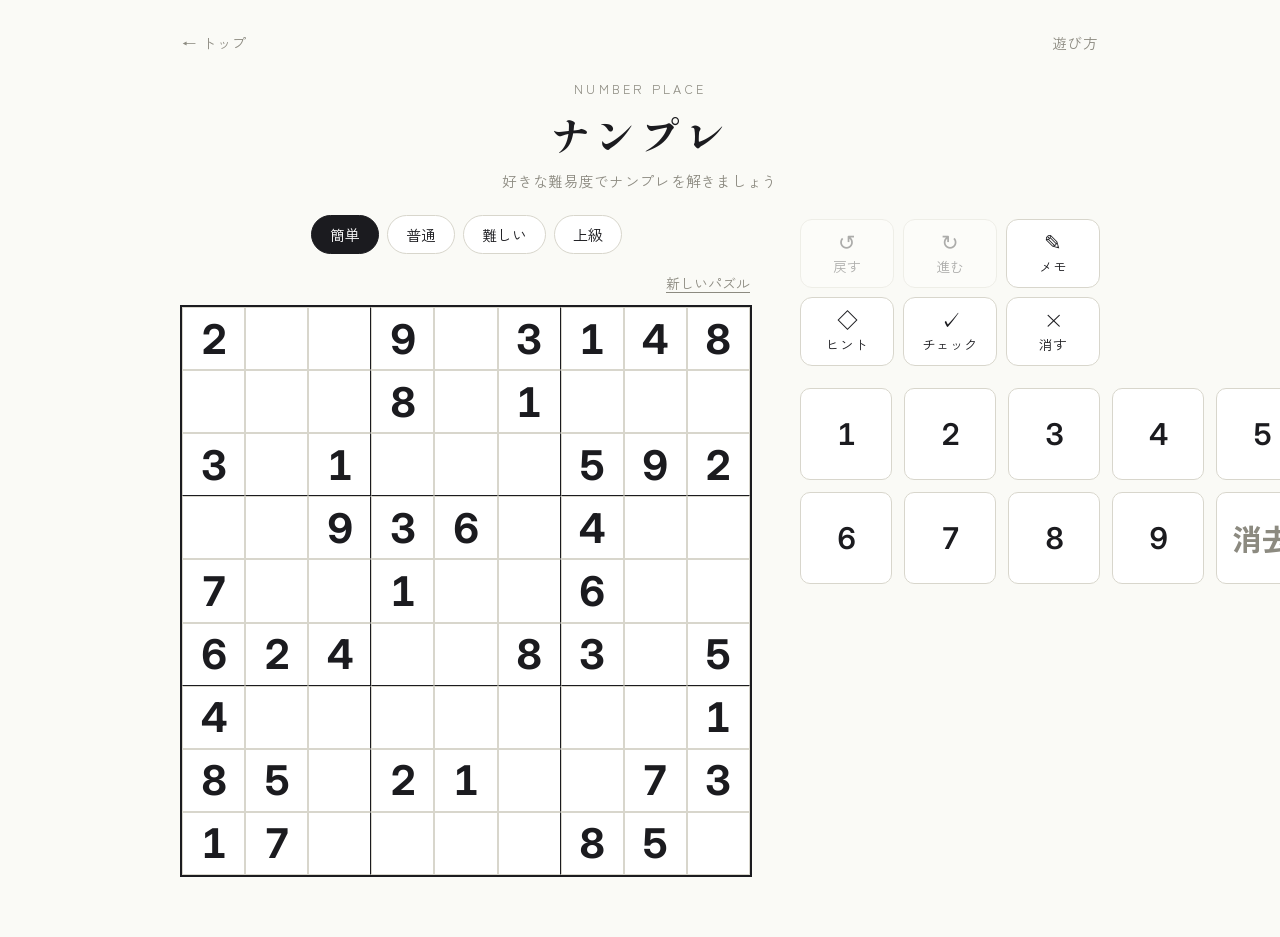
==== commit 8ab9c04f: "Add files via upload" ====
--- a/game.html
+++ b/game.html
@@ -60,6 +60,10 @@
           <span class="icon">◇</span>
           <span>ヒント</span>
         </button>
+        <button class="tool-btn" id="checkBtn">
+          <span class="icon">✓</span>
+          <span>チェック</span>
+        </button>
         <button class="tool-btn" id="eraseBtn">
           <span class="icon">×</span>
           <span>消す</span>
@@ -102,6 +106,7 @@
   let keyDigitTriggered = false;
   let undoStack = [];
   let redoStack = [];
+  let mistakeCells = new Set(); // "r,c" keys currently flagged by the 見直す check (not persisted, no counting)
   const MAX_HISTORY = 200;
   const LONG_PRESS_MS = 350;
 
@@ -111,6 +116,7 @@
   const generatingEl = document.getElementById('generating');
   const notesBtn = document.getElementById('notesBtn');
   const hintBtn = document.getElementById('hintBtn');
+  const checkBtn = document.getElementById('checkBtn');
   const eraseBtn = document.getElementById('eraseBtn');
   const undoBtn = document.getElementById('undoBtn');
   const redoBtn = document.getElementById('redoBtn');
@@ -245,6 +251,7 @@
       notesBoard = deserializeNotes(data.notesBoard);
       selected = null;
       focusNumber = null;
+      mistakeCells = new Set();
 
       document.querySelectorAll('#diffRow .pill').forEach(b=>{
         b.classList.toggle('active', b.dataset.diff === difficulty);
@@ -274,6 +281,7 @@
       notesBoard = Array.from({length:9},()=>Array.from({length:9},()=>new Set()));
       selected = null;
       focusNumber = null;
+      mistakeCells = new Set();
       setStatus('', false);
       renderBoard();
       generatingEl.classList.remove('show');
@@ -376,6 +384,15 @@
           }
         }
         if(conflicts[r][c]) cell.classList.add('conflict');
+
+        const mistakeKey = r + ',' + c;
+        if(mistakeCells.has(mistakeKey)){
+          if(v !== 0 && v !== solutionBoard[r][c]){
+            cell.classList.add('mistake');
+          } else {
+            mistakeCells.delete(mistakeKey); // fixed since the last check, stop flagging it
+          }
+        }
 
         if(v!==0){
           cell.textContent = v;
@@ -557,6 +574,28 @@
     }
   }
 
+  // ---------- Mistake check (見直す) ----------
+  // On-demand only: compares filled cells against the solution and marks
+  // ones that don't match. Nothing is counted or saved - it's just a
+  // temporary visual aid, and marks disappear automatically once fixed.
+  function checkMistakes(){
+    const wrong = [];
+    for(let r=0;r<9;r++){
+      for(let c=0;c<9;c++){
+        if(!givenMask[r][c] && currentBoard[r][c]!==0 && currentBoard[r][c]!==solutionBoard[r][c]){
+          wrong.push(r + ',' + c);
+        }
+      }
+    }
+    mistakeCells = new Set(wrong);
+    renderBoard();
+    if(wrong.length === 0){
+      setStatus('今のところ、まちがいは見つかりませんでした', false);
+    } else {
+      setStatus('見直すとよさそうなマスに印をつけました', true);
+    }
+  }
+
   // ---------- UI wiring ----------
   document.querySelectorAll('#diffRow .pill').forEach(btn=>{
     btn.addEventListener('click', () => {
@@ -578,6 +617,7 @@
     notesBtn.classList.toggle('active', notesMode);
   });
   hintBtn.addEventListener('click', useHint);
+  checkBtn.addEventListener('click', checkMistakes);
   eraseBtn.addEventListener('click', ()=>{
     if(!selected) return;
     const { r, c } = selected;
--- a/style.css
+++ b/style.css
@@ -299,6 +299,7 @@
 .cell.peer{ background: var(--accent-soft); }
 .cell.same-number{ background: var(--accent-soft-2); }
 .cell.conflict{ color: var(--error); background: var(--error-soft); }
+.cell.mistake{ box-shadow: inset 0 0 0 2px var(--error); }
 .cell.hint-flash{ animation: flash 0.9s ease; }
 @keyframes flash{
   0%{ background: var(--accent-soft-2); }
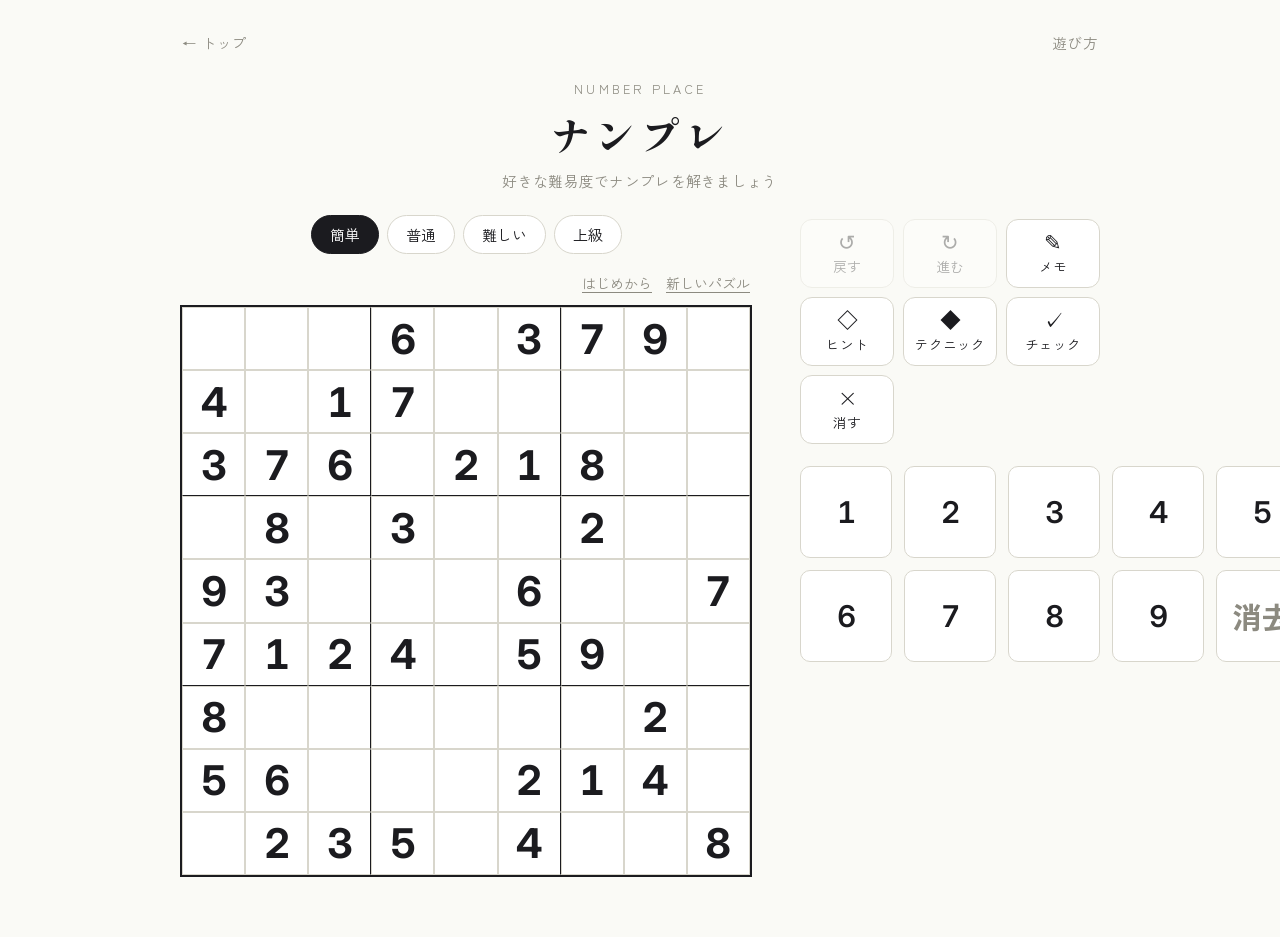
==== commit 8d2556de: "Add files via upload" ====
--- a/game.html
+++ b/game.html
@@ -33,8 +33,13 @@
 
       <div class="status-row">
         <span class="status-msg" id="statusMsg">&nbsp;</span>
-        <button class="new-game-btn" id="newGameBtn">新しいパズル</button>
+        <div class="status-actions">
+          <button class="new-game-btn" id="resetBtn">はじめから</button>
+          <button class="new-game-btn" id="newGameBtn">新しいパズル</button>
+        </div>
       </div>
+
+      <div class="tech-note" id="techNote"></div>
 
       <div class="board-shell">
         <div class="board" id="board"></div>
@@ -60,6 +65,10 @@
           <span class="icon">◇</span>
           <span>ヒント</span>
         </button>
+        <button class="tool-btn" id="techBtn">
+          <span class="icon">◆</span>
+          <span>テクニック</span>
+        </button>
         <button class="tool-btn" id="checkBtn">
           <span class="icon">✓</span>
           <span>チェック</span>
@@ -107,6 +116,7 @@
   let undoStack = [];
   let redoStack = [];
   let mistakeCells = new Set(); // "r,c" keys currently flagged by the 見直す check (not persisted, no counting)
+  let techHighlight = null; // { key:[[r,c]...], affected:[[r,c]...] } for the current テクニック hint overlay
   const MAX_HISTORY = 200;
   const LONG_PRESS_MS = 350;
 
@@ -116,8 +126,11 @@
   const generatingEl = document.getElementById('generating');
   const notesBtn = document.getElementById('notesBtn');
   const hintBtn = document.getElementById('hintBtn');
+  const techBtn = document.getElementById('techBtn');
   const checkBtn = document.getElementById('checkBtn');
   const eraseBtn = document.getElementById('eraseBtn');
+  const resetBtn = document.getElementById('resetBtn');
+  const techNoteEl = document.getElementById('techNote');
   const undoBtn = document.getElementById('undoBtn');
   const redoBtn = document.getElementById('redoBtn');
   const winOverlay = document.getElementById('winOverlay');
@@ -252,6 +265,7 @@
       selected = null;
       focusNumber = null;
       mistakeCells = new Set();
+      techHighlight = null;
 
       document.querySelectorAll('#diffRow .pill').forEach(b=>{
         b.classList.toggle('active', b.dataset.diff === difficulty);
@@ -282,6 +296,7 @@
       selected = null;
       focusNumber = null;
       mistakeCells = new Set();
+      clearTechHint();
       setStatus('', false);
       renderBoard();
       generatingEl.classList.remove('show');
@@ -392,6 +407,11 @@
           } else {
             mistakeCells.delete(mistakeKey); // fixed since the last check, stop flagging it
           }
+        }
+
+        if(techHighlight){
+          if(techHighlight.key.some(([kr,kc]) => kr===r && kc===c)) cell.classList.add('tech-key');
+          else if(techHighlight.affected.some(([ar,ac]) => ar===r && ac===c)) cell.classList.add('tech-affected');
         }
 
         if(v!==0){
@@ -492,6 +512,7 @@
     redoStack.push(current);
     restoreState(prev);
     focusNumber = null;
+    clearTechHint();
     renderBoard();
     setStatus('', false);
     saveGame();
@@ -505,6 +526,7 @@
     undoStack.push(current);
     restoreState(next);
     focusNumber = null;
+    clearTechHint();
     renderBoard();
     setStatus('', false);
     saveGame();
@@ -516,6 +538,7 @@
     const { r, c } = selected;
     if(givenMask[r][c]) return;
 
+    clearTechHint();
     pushHistory();
 
     if(notesMode){
@@ -572,6 +595,234 @@
       cellEl.classList.add('hint-flash');
       setTimeout(()=>cellEl.classList.remove('hint-flash'), 900);
     }
+  }
+
+  // ---------- Technique hint (テクニック) ----------
+  // Looks for the next logical step (beyond a simple candidate list) and
+  // highlights the cells involved, without filling in any answer itself.
+  const HOUSES = [];
+  for(let i=0;i<9;i++) HOUSES.push({ type:'row', idx:i });
+  for(let i=0;i<9;i++) HOUSES.push({ type:'col', idx:i });
+  for(let i=0;i<9;i++) HOUSES.push({ type:'box', idx:i });
+  const HOUSE_LABEL = { row:'行', col:'列', box:'ブロック' };
+
+  function houseCells(type, idx){
+    const cells = [];
+    if(type==='row'){ for(let c=0;c<9;c++) cells.push([idx,c]); }
+    else if(type==='col'){ for(let r=0;r<9;r++) cells.push([r,idx]); }
+    else { const br=Math.floor(idx/3)*3, bc=(idx%3)*3; for(let i=br;i<br+3;i++) for(let j=bc;j<bc+3;j++) cells.push([i,j]); }
+    return cells;
+  }
+
+  function computeAllCandidates(){
+    const cands = Array.from({length:9},()=>Array(9).fill(null));
+    for(let r=0;r<9;r++) for(let c=0;c<9;c++){
+      if(currentBoard[r][c]===0) cands[r][c] = getCandidates(r,c);
+    }
+    return cands;
+  }
+
+  function findNakedSingle(cands){
+    for(let r=0;r<9;r++) for(let c=0;c<9;c++){
+      if(currentBoard[r][c]===0 && cands[r][c].length===1){
+        return { type:'naked-single', cells:[[r,c]], affected:[], value: cands[r][c][0] };
+      }
+    }
+    return null;
+  }
+
+  function findHiddenSingle(cands){
+    for(const house of HOUSES){
+      const cells = houseCells(house.type, house.idx).filter(([r,c])=>currentBoard[r][c]===0);
+      for(let v=1; v<=9; v++){
+        const spots = cells.filter(([r,c]) => cands[r][c].includes(v));
+        if(spots.length===1 && cands[spots[0][0]][spots[0][1]].length>1){
+          return { type:'hidden-single', house, cells: spots, affected:[], value: v };
+        }
+      }
+    }
+    return null;
+  }
+
+  function findNakedPair(cands){
+    for(const house of HOUSES){
+      const cells = houseCells(house.type, house.idx).filter(([r,c])=>currentBoard[r][c]===0 && cands[r][c].length===2);
+      for(let i=0;i<cells.length;i++){
+        for(let j=i+1;j<cells.length;j++){
+          const [r1,c1]=cells[i], [r2,c2]=cells[j];
+          const a=cands[r1][c1], b=cands[r2][c2];
+          if(a[0]===b[0] && a[1]===b[1]){
+            const rest = houseCells(house.type, house.idx).filter(([r,c])=>currentBoard[r][c]===0 && !(r===r1&&c===c1) && !(r===r2&&c===c2));
+            const affected = rest.filter(([r,c]) => cands[r][c].includes(a[0]) || cands[r][c].includes(a[1]));
+            if(affected.length>0){
+              return { type:'naked-pair', house, cells:[[r1,c1],[r2,c2]], affected, values:a };
+            }
+          }
+        }
+      }
+    }
+    return null;
+  }
+
+  function findHiddenPair(cands){
+    for(const house of HOUSES){
+      const cells = houseCells(house.type, house.idx).filter(([r,c])=>currentBoard[r][c]===0);
+      const valCells = {};
+      for(let v=1;v<=9;v++) valCells[v] = cells.filter(([r,c])=>cands[r][c].includes(v));
+      for(let v1=1;v1<=9;v1++){
+        if(valCells[v1].length!==2) continue;
+        for(let v2=v1+1;v2<=9;v2++){
+          if(valCells[v2].length!==2) continue;
+          const c1=valCells[v1], c2=valCells[v2];
+          if(c1[0][0]===c2[0][0] && c1[0][1]===c2[0][1] && c1[1][0]===c2[1][0] && c1[1][1]===c2[1][1]){
+            const [r1,cc1]=c1[0], [r2,cc2]=c1[1];
+            const extra1 = cands[r1][cc1].filter(v=>v!==v1&&v!==v2);
+            const extra2 = cands[r2][cc2].filter(v=>v!==v1&&v!==v2);
+            if(extra1.length>0 || extra2.length>0){
+              return { type:'hidden-pair', house, cells:[[r1,cc1],[r2,cc2]], affected:[], values:[v1,v2] };
+            }
+          }
+        }
+      }
+    }
+    return null;
+  }
+
+  function findPointing(cands){
+    for(let b=0;b<9;b++){
+      const br=Math.floor(b/3)*3, bc=(b%3)*3;
+      for(let v=1;v<=9;v++){
+        const spots=[];
+        for(let i=br;i<br+3;i++) for(let j=bc;j<bc+3;j++){
+          if(currentBoard[i][j]===0 && cands[i][j].includes(v)) spots.push([i,j]);
+        }
+        if(spots.length<2 || spots.length>3) continue;
+        const rows = new Set(spots.map(s=>s[0]));
+        const cols = new Set(spots.map(s=>s[1]));
+        if(rows.size===1){
+          const r = spots[0][0];
+          const affected = [];
+          for(let c=0;c<9;c++){
+            if(Math.floor(c/3)*3===bc) continue;
+            if(currentBoard[r][c]===0 && cands[r][c].includes(v)) affected.push([r,c]);
+          }
+          if(affected.length>0) return { type:'pointing', house:{type:'row', idx:r}, cells:spots, affected, values:[v] };
+        }
+        if(cols.size===1){
+          const c = spots[0][1];
+          const affected = [];
+          for(let r=0;r<9;r++){
+            if(Math.floor(r/3)*3===br) continue;
+            if(currentBoard[r][c]===0 && cands[r][c].includes(v)) affected.push([r,c]);
+          }
+          if(affected.length>0) return { type:'pointing', house:{type:'col', idx:c}, cells:spots, affected, values:[v] };
+        }
+      }
+    }
+    return null;
+  }
+
+  function findXWing(cands){
+    for(let v=1;v<=9;v++){
+      const rowsWithTwo = [];
+      for(let r=0;r<9;r++){
+        const cols = [];
+        for(let c=0;c<9;c++) if(currentBoard[r][c]===0 && cands[r][c].includes(v)) cols.push(c);
+        if(cols.length===2) rowsWithTwo.push({ r, cols });
+      }
+      for(let i=0;i<rowsWithTwo.length;i++){
+        for(let j=i+1;j<rowsWithTwo.length;j++){
+          const a=rowsWithTwo[i], b=rowsWithTwo[j];
+          if(a.cols[0]===b.cols[0] && a.cols[1]===b.cols[1]){
+            const [c1,c2]=a.cols;
+            const affected=[];
+            for(let r=0;r<9;r++){
+              if(r===a.r || r===b.r) continue;
+              for(const c of [c1,c2]) if(currentBoard[r][c]===0 && cands[r][c].includes(v)) affected.push([r,c]);
+            }
+            if(affected.length>0){
+              return { type:'xwing', orientation:'row', cells:[[a.r,c1],[a.r,c2],[b.r,c1],[b.r,c2]], affected, values:[v] };
+            }
+          }
+        }
+      }
+      const colsWithTwo = [];
+      for(let c=0;c<9;c++){
+        const rows = [];
+        for(let r=0;r<9;r++) if(currentBoard[r][c]===0 && cands[r][c].includes(v)) rows.push(r);
+        if(rows.length===2) colsWithTwo.push({ c, rows });
+      }
+      for(let i=0;i<colsWithTwo.length;i++){
+        for(let j=i+1;j<colsWithTwo.length;j++){
+          const a=colsWithTwo[i], b=colsWithTwo[j];
+          if(a.rows[0]===b.rows[0] && a.rows[1]===b.rows[1]){
+            const [r1,r2]=a.rows;
+            const affected=[];
+            for(let c=0;c<9;c++){
+              if(c===a.c || c===b.c) continue;
+              for(const r of [r1,r2]) if(currentBoard[r][c]===0 && cands[r][c].includes(v)) affected.push([r,c]);
+            }
+            if(affected.length>0){
+              return { type:'xwing', orientation:'col', cells:[[r1,a.c],[r2,a.c],[r1,b.c],[r2,b.c]], affected, values:[v] };
+            }
+          }
+        }
+      }
+    }
+    return null;
+  }
+
+  function findTechniqueHint(){
+    const cands = computeAllCandidates();
+    return findNakedSingle(cands)
+        || findHiddenSingle(cands)
+        || findNakedPair(cands)
+        || findHiddenPair(cands)
+        || findPointing(cands)
+        || findXWing(cands)
+        || null;
+  }
+
+  function describeTechnique(res){
+    const label = res.house ? HOUSE_LABEL[res.house.type] : '';
+    switch(res.type){
+      case 'naked-single':
+        return { title:'ネイキッドシングル', body:`オレンジのマスは、候補がその数字1つしか残っていません。` };
+      case 'hidden-single':
+        return { title:'ヒドゥンシングル', body:`この${label}の中で、${res.value}が入る可能性があるのはオレンジのマスだけです。` };
+      case 'naked-pair':
+        return { title:'ネイキッドペア', body:`オレンジの2マスは候補が ${res.values.join('・')} だけの組で共通しています。同じ${label}内の他のマス(枠線のみのマス)からは、この2つの数字を候補から消せます。` };
+      case 'hidden-pair':
+        return { title:'ヒドゥンペア', body:`この${label}の中で、${res.values.join('・')} が入りうるのはオレンジの2マスだけです。この2マスの他の候補は消せます。` };
+      case 'pointing':
+        return { title:'ポインティングペア', body:`同じブロック内で ${res.values[0]} が入りうるのはオレンジのマス(同じ${label})だけです。この${label}の他のマス(枠線のみ)からは ${res.values[0]} を候補から消せます。` };
+      case 'xwing':
+        return { title:'X-Wing', body:`${res.values[0]} が2つの${res.orientation==='row'?'行':'列'}で同じ2つの${res.orientation==='row'?'列':'行'}にしか入りません。枠線だけのマスからはこの数字を候補から消せます。` };
+    }
+    return { title:'', body:'' };
+  }
+
+  function clearTechHint(){
+    if(techHighlight){
+      techHighlight = null;
+      techNoteEl.classList.remove('show');
+      techNoteEl.innerHTML = '';
+    }
+  }
+
+  function showTechniqueHint(){
+    const res = findTechniqueHint();
+    if(!res){
+      clearTechHint();
+      setStatus('今の状態から見つけられるテクニックはありませんでした', true);
+      return;
+    }
+    techHighlight = { key: res.cells, affected: res.affected };
+    const desc = describeTechnique(res);
+    techNoteEl.innerHTML = `<span class="tech-title">${desc.title}</span>${desc.body}`;
+    techNoteEl.classList.add('show');
+    setStatus('', false);
+    renderBoard();
   }
 
   // ---------- Mistake check (見直す) ----------
@@ -617,11 +868,27 @@
     notesBtn.classList.toggle('active', notesMode);
   });
   hintBtn.addEventListener('click', useHint);
+  techBtn.addEventListener('click', showTechniqueHint);
   checkBtn.addEventListener('click', checkMistakes);
+  resetBtn.addEventListener('click', ()=>{
+    if(!puzzleBoard) return;
+    if(!confirm('最初からやり直しますか？入力した内容とメモは消えます。')) return;
+    pushHistory();
+    currentBoard = puzzleBoard.map(row => row.slice());
+    notesBoard = Array.from({length:9},()=>Array.from({length:9},()=>new Set()));
+    selected = null;
+    focusNumber = null;
+    mistakeCells = new Set();
+    clearTechHint();
+    setStatus('', false);
+    renderBoard();
+    saveGame();
+  });
   eraseBtn.addEventListener('click', ()=>{
     if(!selected) return;
     const { r, c } = selected;
     if(givenMask[r][c]) return;
+    clearTechHint();
     pushHistory();
     currentBoard[r][c] = 0;
     notesBoard[r][c].clear();
--- a/style.css
+++ b/style.css
@@ -10,6 +10,8 @@
   --muted: #8C8A80;
   --error: #A5372E;
   --error-soft: rgba(165,55,46,0.10);
+  --tech: #A9791E;
+  --tech-soft: rgba(169,121,30,0.14);
 }
 *{ box-sizing: border-box; }
 html,body{
@@ -235,6 +237,11 @@
   padding: 0 2px;
   height: 22px;
 }
+.status-actions{
+  display:flex;
+  gap: 14px;
+  flex-shrink: 0;
+}
 .status-msg{
   font-size: 14px;
   color: var(--accent);
@@ -261,6 +268,24 @@
 }
 .new-game-btn:hover{ color: var(--ink); }
 
+.tech-note{
+  display:none;
+  font-size: 13.5px;
+  line-height: 1.7;
+  color: var(--ink);
+  background: var(--tech-soft);
+  border: 1px solid var(--tech);
+  border-radius: 10px;
+  padding: 10px 13px;
+  margin: 0 0 14px;
+}
+.tech-note.show{ display:block; }
+.tech-note .tech-title{
+  font-weight: 700;
+  color: var(--tech);
+  margin-right: 6px;
+}
+
 .board-shell{
   position: relative;
   width: 100%;
@@ -300,6 +325,8 @@
 .cell.same-number{ background: var(--accent-soft-2); }
 .cell.conflict{ color: var(--error); background: var(--error-soft); }
 .cell.mistake{ box-shadow: inset 0 0 0 2px var(--error); }
+.cell.tech-key{ background: var(--tech-soft); box-shadow: inset 0 0 0 2px var(--tech); }
+.cell.tech-affected{ box-shadow: inset 0 0 0 2px var(--tech); }
 .cell.hint-flash{ animation: flash 0.9s ease; }
 @keyframes flash{
   0%{ background: var(--accent-soft-2); }
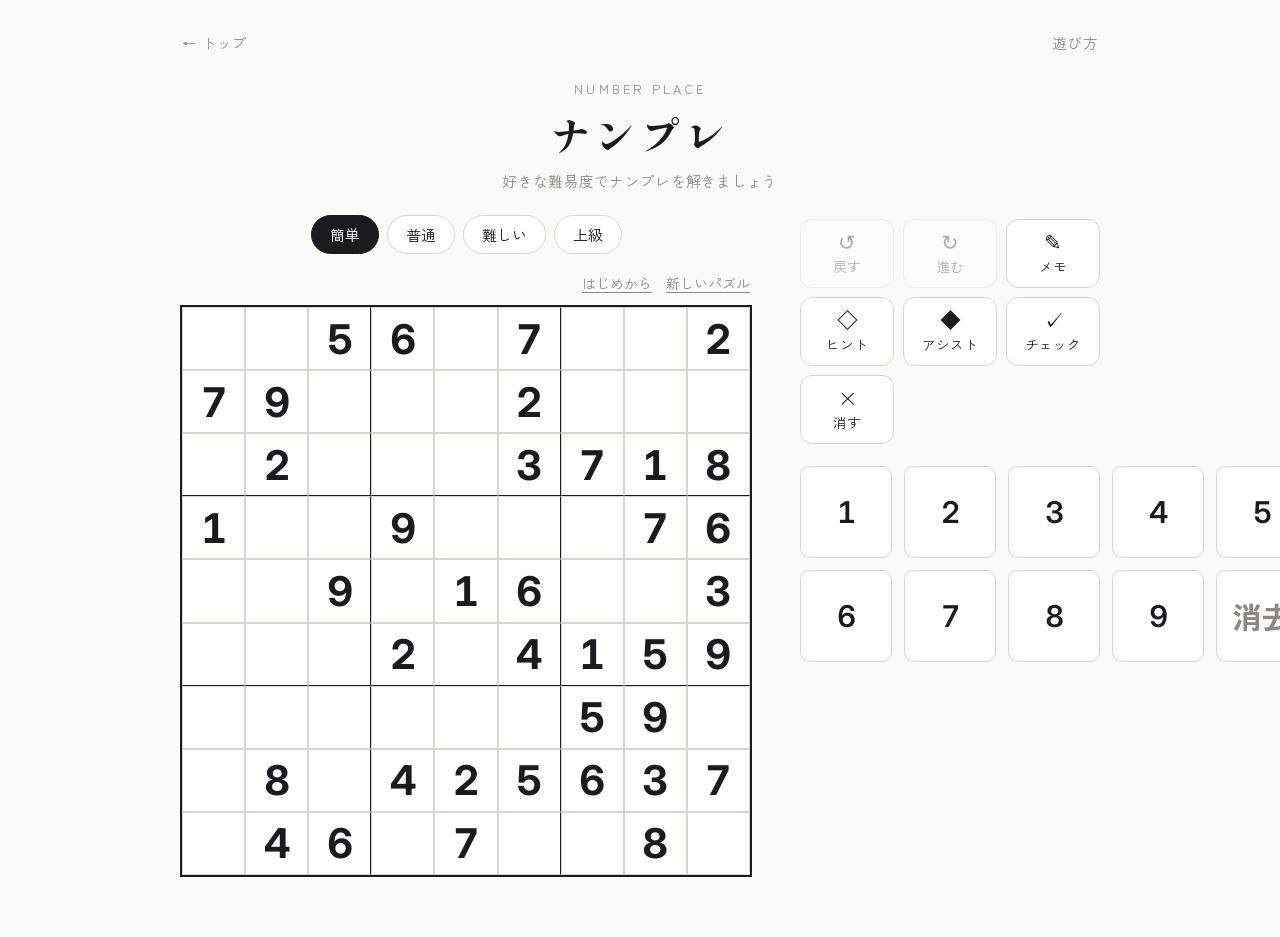
==== commit 4d334ef9: "Add files via upload" ====
--- a/game.html
+++ b/game.html
@@ -39,7 +39,10 @@
         </div>
       </div>
 
-      <div class="tech-note" id="techNote"></div>
+      <div class="tech-note" id="techNote">
+        <div class="tech-note-body" id="techNoteBody"></div>
+        <div class="tech-note-actions" id="techNoteActions"></div>
+      </div>
 
       <div class="board-shell">
         <div class="board" id="board"></div>
@@ -67,7 +70,7 @@
         </button>
         <button class="tool-btn" id="techBtn">
           <span class="icon">◆</span>
-          <span>テクニック</span>
+          <span>アシスト</span>
         </button>
         <button class="tool-btn" id="checkBtn">
           <span class="icon">✓</span>
@@ -116,7 +119,7 @@
   let undoStack = [];
   let redoStack = [];
   let mistakeCells = new Set(); // "r,c" keys currently flagged by the 見直す check (not persisted, no counting)
-  let techHighlight = null; // { key:[[r,c]...], affected:[[r,c]...] } for the current テクニック hint overlay
+  let assistState = null; // holds the current アシスト step (placement suggestion or informational technique)
   const MAX_HISTORY = 200;
   const LONG_PRESS_MS = 350;
 
@@ -131,6 +134,8 @@
   const eraseBtn = document.getElementById('eraseBtn');
   const resetBtn = document.getElementById('resetBtn');
   const techNoteEl = document.getElementById('techNote');
+  const techNoteBodyEl = document.getElementById('techNoteBody');
+  const techNoteActionsEl = document.getElementById('techNoteActions');
   const undoBtn = document.getElementById('undoBtn');
   const redoBtn = document.getElementById('redoBtn');
   const winOverlay = document.getElementById('winOverlay');
@@ -265,7 +270,7 @@
       selected = null;
       focusNumber = null;
       mistakeCells = new Set();
-      techHighlight = null;
+      assistState = null;
 
       document.querySelectorAll('#diffRow .pill').forEach(b=>{
         b.classList.toggle('active', b.dataset.diff === difficulty);
@@ -409,14 +414,23 @@
           }
         }
 
-        if(techHighlight){
-          if(techHighlight.key.some(([kr,kc]) => kr===r && kc===c)) cell.classList.add('tech-key');
-          else if(techHighlight.affected.some(([ar,ac]) => ar===r && ac===c)) cell.classList.add('tech-affected');
+        if(assistState){
+          if(assistState.kind === 'placement'){
+            if(assistState.houseCells.some(([hr,hc]) => hr===r && hc===c)) cell.classList.add('assist-house');
+            if(assistState.blockers.some(([br,bc]) => br===r && bc===c)) cell.classList.add('assist-blocker');
+            if(assistState.targetCell[0]===r && assistState.targetCell[1]===c) cell.classList.add('assist-target');
+          } else {
+            if(assistState.keyCells.some(([kr,kc]) => kr===r && kc===c)) cell.classList.add('tech-key');
+            else if(assistState.affected.some(([ar,ac]) => ar===r && ac===c)) cell.classList.add('tech-affected');
+          }
         }
 
         if(v!==0){
           cell.textContent = v;
           cell.classList.add(isGiven ? 'given' : 'user-value');
+        } else if(assistState && assistState.kind==='placement' && assistState.targetCell[0]===r && assistState.targetCell[1]===c){
+          cell.textContent = assistState.value;
+          cell.classList.add('assist-preview');
         } else if(notesBoard[r][c].size>0){
           const grid = document.createElement('div');
           grid.className = 'notes-grid';
@@ -597,9 +611,12 @@
     }
   }
 
-  // ---------- Technique hint (テクニック) ----------
-  // Looks for the next logical step (beyond a simple candidate list) and
-  // highlights the cells involved, without filling in any answer itself.
+  // ---------- Assist (アシスト) ----------
+  // Finds the next logical step. If it resolves a single cell (naked/hidden
+  // single) it shows *why* - circling the existing numbers that block the
+  // other candidates - and offers a preview digit the person can approve or
+  // dismiss. If it's a pattern that only narrows candidates (pair, pointing,
+  // X-Wing) it's shown as information only, with no cell to approve.
   const HOUSES = [];
   for(let i=0;i<9;i++) HOUSES.push({ type:'row', idx:i });
   for(let i=0;i<9;i++) HOUSES.push({ type:'col', idx:i });
@@ -625,19 +642,61 @@
   function findNakedSingle(cands){
     for(let r=0;r<9;r++) for(let c=0;c<9;c++){
       if(currentBoard[r][c]===0 && cands[r][c].length===1){
-        return { type:'naked-single', cells:[[r,c]], affected:[], value: cands[r][c][0] };
+        return { type:'naked-single', targetCell:[r,c], value: cands[r][c][0], blockers:[], houseCells:[] };
       }
     }
     return null;
   }
 
-  function findHiddenSingle(cands){
+  // Hidden single found via cross-hatching a box: the digit only fits one
+  // empty cell in the box because every other empty cell in that box is
+  // blocked by a copy of the digit already sitting in its row or column.
+  function findHiddenSingleBox(cands){
+    for(let b=0;b<9;b++){
+      const boxCells = houseCells('box', b);
+      const emptyCells = boxCells.filter(([r,c]) => currentBoard[r][c]===0);
+      for(let v=1; v<=9; v++){
+        if(boxCells.some(([r,c]) => currentBoard[r][c]===v)) continue; // already placed in this box
+        const candidateCells = emptyCells.filter(([r,c]) => cands[r][c].includes(v));
+        if(candidateCells.length === 1){
+          const target = candidateCells[0];
+          const blockers = [];
+          const seen = new Set();
+          for(const [r,c] of emptyCells){
+            if(r===target[0] && c===target[1]) continue;
+            if(cands[r][c].includes(v)) continue;
+            let found = false;
+            for(let cc=0; cc<9; cc++){
+              if(currentBoard[r][cc]===v){ blockers.push([r,cc]); found = true; break; }
+            }
+            if(!found){
+              for(let rr=0; rr<9; rr++){
+                if(currentBoard[rr][c]===v){ blockers.push([rr,c]); found = true; break; }
+              }
+            }
+          }
+          const uniqBlockers = blockers.filter(([r,c]) => {
+            const k = r+','+c;
+            if(seen.has(k)) return false;
+            seen.add(k);
+            return true;
+          });
+          return { type:'hidden-single-box', targetCell: target, value: v, blockers: uniqBlockers, houseCells: boxCells };
+        }
+      }
+    }
+    return null;
+  }
+
+  // Hidden single scoped to a row or column (box-based ones are caught above).
+  function findHiddenSingleRowCol(cands){
     for(const house of HOUSES){
+      if(house.type === 'box') continue;
       const cells = houseCells(house.type, house.idx).filter(([r,c])=>currentBoard[r][c]===0);
       for(let v=1; v<=9; v++){
         const spots = cells.filter(([r,c]) => cands[r][c].includes(v));
         if(spots.length===1 && cands[spots[0][0]][spots[0][1]].length>1){
-          return { type:'hidden-single', house, cells: spots, affected:[], value: v };
+          return { type:'hidden-single', targetCell: spots[0], value: v, blockers:[], houseCells: houseCells(house.type, house.idx), house };
         }
       }
     }
@@ -772,10 +831,11 @@
     return null;
   }
 
-  function findTechniqueHint(){
+  function findAssistStep(){
     const cands = computeAllCandidates();
     return findNakedSingle(cands)
-        || findHiddenSingle(cands)
+        || findHiddenSingleBox(cands)
+        || findHiddenSingleRowCol(cands)
         || findNakedPair(cands)
         || findHiddenPair(cands)
         || findPointing(cands)
@@ -787,7 +847,9 @@
     const label = res.house ? HOUSE_LABEL[res.house.type] : '';
     switch(res.type){
       case 'naked-single':
-        return { title:'ネイキッドシングル', body:`オレンジのマスは、候補がその数字1つしか残っていません。` };
+        return { title:'ネイキッドシングル', body:`このマスは、他の数字がすべて入っているため、残る候補は${res.value}だけです。` };
+      case 'hidden-single-box':
+        return { title:'クロスチェック', body:`丸で囲んだ${res.value}が、同じ行・列を通じてこのブロックの他のマスから${res.value}の可能性を消しています。残ったのはオレンジのマスだけです。` };
       case 'hidden-single':
         return { title:'ヒドゥンシングル', body:`この${label}の中で、${res.value}が入る可能性があるのはオレンジのマスだけです。` };
       case 'naked-pair':
@@ -803,23 +865,74 @@
   }
 
   function clearTechHint(){
-    if(techHighlight){
-      techHighlight = null;
+    if(assistState){
+      assistState = null;
       techNoteEl.classList.remove('show');
-      techNoteEl.innerHTML = '';
-    }
-  }
-
-  function showTechniqueHint(){
-    const res = findTechniqueHint();
+      techNoteBodyEl.innerHTML = '';
+      techNoteActionsEl.innerHTML = '';
+    }
+  }
+
+  function approveAssist(){
+    if(!assistState || assistState.kind !== 'placement') return;
+    const [r, c] = assistState.targetCell;
+    const v = assistState.value;
+    clearTechHint();
+    pushHistory();
+    currentBoard[r][c] = v;
+    notesBoard[r][c].clear();
+    clearPeerNotes(r, c, v);
+    selected = { r, c };
+    focusNumber = null;
+    const conflicts = computeConflicts();
+    renderBoard();
+    if(conflicts[r][c]){
+      setStatus('この数字は同じ列・行・ブロックと重複しています', true);
+    } else {
+      setStatus('', false);
+    }
+    saveGame();
+    if(checkWin(conflicts)){
+      setTimeout(()=>{ winOverlay.classList.add('show'); saveGame(); }, 250);
+    }
+  }
+
+  function showAssistStep(){
+    const res = findAssistStep();
     if(!res){
       clearTechHint();
-      setStatus('今の状態から見つけられるテクニックはありませんでした', true);
+      setStatus('今の状態から見つけられるヒントはありませんでした', true);
       return;
     }
-    techHighlight = { key: res.cells, affected: res.affected };
+    const isPlacement = res.targetCell !== undefined;
+    assistState = isPlacement
+      ? { kind:'placement', targetCell: res.targetCell, value: res.value, blockers: res.blockers, houseCells: res.houseCells }
+      : { kind:'info', keyCells: res.cells, affected: res.affected };
+
     const desc = describeTechnique(res);
-    techNoteEl.innerHTML = `<span class="tech-title">${desc.title}</span>${desc.body}`;
+    techNoteBodyEl.innerHTML = `<span class="tech-title">${desc.title}</span>${desc.body}`;
+    techNoteActionsEl.innerHTML = '';
+    if(isPlacement){
+      const cancelBtn = document.createElement('button');
+      cancelBtn.type = 'button';
+      cancelBtn.className = 'tech-action-btn';
+      cancelBtn.textContent = '中止する';
+      cancelBtn.addEventListener('click', clearTechHint);
+      const approveBtn = document.createElement('button');
+      approveBtn.type = 'button';
+      approveBtn.className = 'tech-action-btn tech-action-primary';
+      approveBtn.textContent = '承認する';
+      approveBtn.addEventListener('click', approveAssist);
+      techNoteActionsEl.appendChild(cancelBtn);
+      techNoteActionsEl.appendChild(approveBtn);
+    } else {
+      const closeBtn = document.createElement('button');
+      closeBtn.type = 'button';
+      closeBtn.className = 'tech-action-btn';
+      closeBtn.textContent = '閉じる';
+      closeBtn.addEventListener('click', clearTechHint);
+      techNoteActionsEl.appendChild(closeBtn);
+    }
     techNoteEl.classList.add('show');
     setStatus('', false);
     renderBoard();
@@ -868,7 +981,7 @@
     notesBtn.classList.toggle('active', notesMode);
   });
   hintBtn.addEventListener('click', useHint);
-  techBtn.addEventListener('click', showTechniqueHint);
+  techBtn.addEventListener('click', showAssistStep);
   checkBtn.addEventListener('click', checkMistakes);
   resetBtn.addEventListener('click', ()=>{
     if(!puzzleBoard) return;
--- a/style.css
+++ b/style.css
@@ -285,6 +285,28 @@
   color: var(--tech);
   margin-right: 6px;
 }
+.tech-note-actions{
+  display: flex;
+  gap: 10px;
+  justify-content: flex-end;
+  margin-top: 10px;
+}
+.tech-action-btn{
+  font-family: 'Zen Kaku Gothic New', sans-serif;
+  font-size: 13.5px;
+  padding: 7px 16px;
+  border-radius: 999px;
+  border: 1px solid var(--tech);
+  background: transparent;
+  color: var(--tech);
+  cursor: pointer;
+  transition: all .15s ease;
+}
+.tech-action-btn:hover{ opacity: 0.8; }
+.tech-action-btn.tech-action-primary{
+  background: var(--tech);
+  color: var(--paper);
+}
 
 .board-shell{
   position: relative;
@@ -327,6 +349,17 @@
 .cell.mistake{ box-shadow: inset 0 0 0 2px var(--error); }
 .cell.tech-key{ background: var(--tech-soft); box-shadow: inset 0 0 0 2px var(--tech); }
 .cell.tech-affected{ box-shadow: inset 0 0 0 2px var(--tech); }
+.cell.assist-house{ background: var(--tech-soft); }
+.cell.assist-target{ background: var(--tech-soft); box-shadow: inset 0 0 0 3px var(--tech); }
+.cell.assist-preview{ color: var(--tech); font-weight: 600; }
+.cell.assist-blocker::after{
+  content: '';
+  position: absolute;
+  inset: 10%;
+  border: 2px solid var(--tech);
+  border-radius: 50%;
+  pointer-events: none;
+}
 .cell.hint-flash{ animation: flash 0.9s ease; }
 @keyframes flash{
   0%{ background: var(--accent-soft-2); }
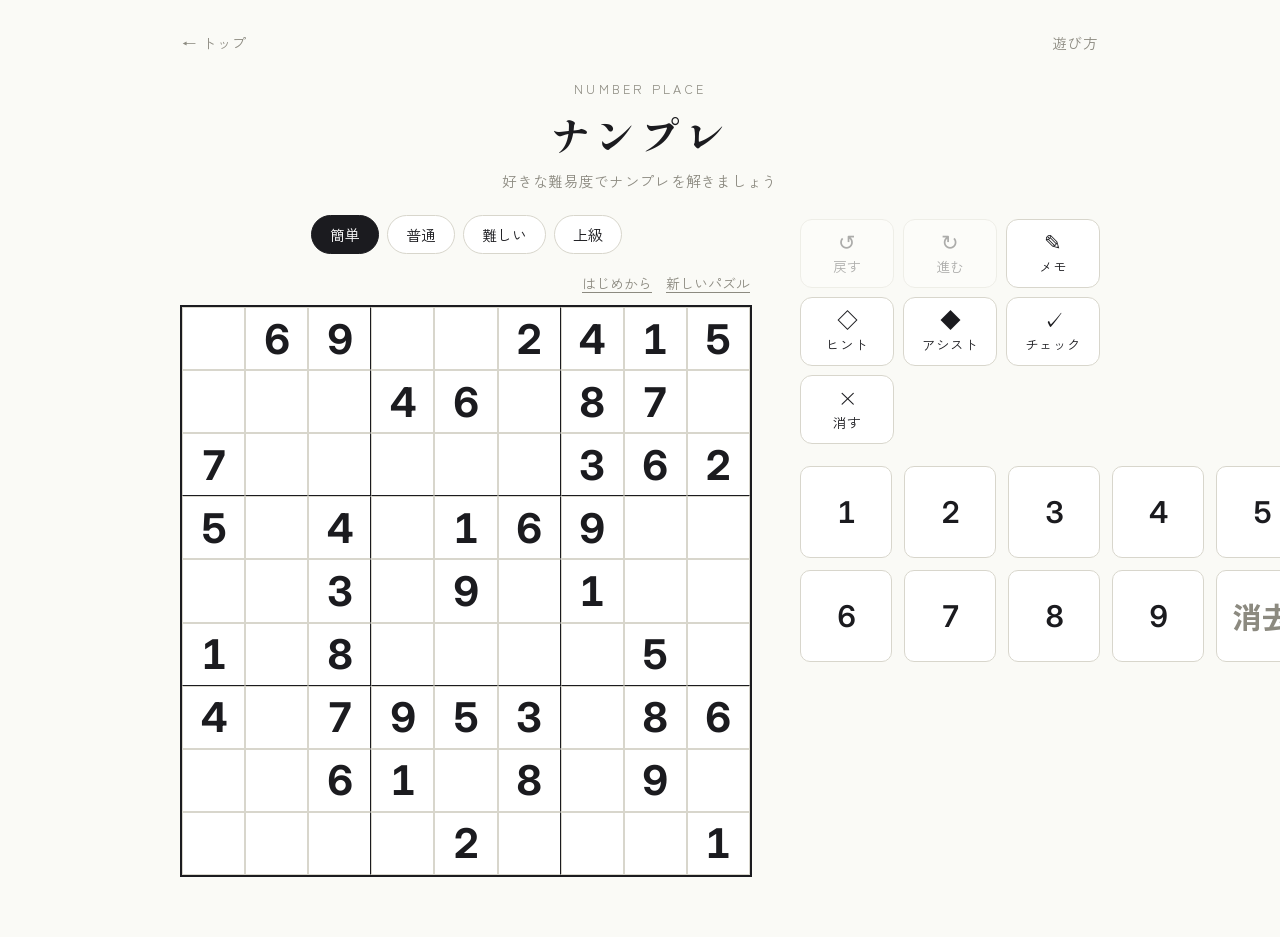
==== commit deef31b1: "Add files via upload" ====
--- a/game.html
+++ b/game.html
@@ -37,11 +37,6 @@
           <button class="new-game-btn" id="resetBtn">はじめから</button>
           <button class="new-game-btn" id="newGameBtn">新しいパズル</button>
         </div>
-      </div>
-
-      <div class="tech-note" id="techNote">
-        <div class="tech-note-body" id="techNoteBody"></div>
-        <div class="tech-note-actions" id="techNoteActions"></div>
       </div>
 
       <div class="board-shell">
@@ -83,6 +78,11 @@
       </div>
 
       <div class="numpad" id="numpad"></div>
+
+      <div class="tech-note" id="techNote">
+        <div class="tech-note-body" id="techNoteBody"></div>
+        <div class="tech-note-actions" id="techNoteActions"></div>
+      </div>
     </div>
   </div>
 </div>
@@ -417,6 +417,7 @@
         if(assistState){
           if(assistState.kind === 'placement'){
             if(assistState.houseCells.some(([hr,hc]) => hr===r && hc===c)) cell.classList.add('assist-house');
+            if(assistState.keyCells && assistState.keyCells.some(([kr,kc]) => kr===r && kc===c)) cell.classList.add('tech-key');
             if(assistState.blockers.some(([br,bc]) => br===r && bc===c)) cell.classList.add('assist-blocker');
             if(assistState.targetCell[0]===r && assistState.targetCell[1]===c) cell.classList.add('assist-target');
           } else {
@@ -703,7 +704,8 @@
     return null;
   }
 
-  function findNakedPair(cands){
+  function findAllNakedPairs(cands){
+    const results = [];
     for(const house of HOUSES){
       const cells = houseCells(house.type, house.idx).filter(([r,c])=>currentBoard[r][c]===0 && cands[r][c].length===2);
       for(let i=0;i<cells.length;i++){
@@ -714,16 +716,17 @@
             const rest = houseCells(house.type, house.idx).filter(([r,c])=>currentBoard[r][c]===0 && !(r===r1&&c===c1) && !(r===r2&&c===c2));
             const affected = rest.filter(([r,c]) => cands[r][c].includes(a[0]) || cands[r][c].includes(a[1]));
             if(affected.length>0){
-              return { type:'naked-pair', house, cells:[[r1,c1],[r2,c2]], affected, values:a };
+              results.push({ type:'naked-pair', house, cells:[[r1,c1],[r2,c2]], affected, values:a });
             }
           }
         }
       }
     }
-    return null;
-  }
-
-  function findHiddenPair(cands){
+    return results;
+  }
+
+  function findAllHiddenPairs(cands){
+    const results = [];
     for(const house of HOUSES){
       const cells = houseCells(house.type, house.idx).filter(([r,c])=>currentBoard[r][c]===0);
       const valCells = {};
@@ -738,16 +741,17 @@
             const extra1 = cands[r1][cc1].filter(v=>v!==v1&&v!==v2);
             const extra2 = cands[r2][cc2].filter(v=>v!==v1&&v!==v2);
             if(extra1.length>0 || extra2.length>0){
-              return { type:'hidden-pair', house, cells:[[r1,cc1],[r2,cc2]], affected:[], values:[v1,v2] };
+              results.push({ type:'hidden-pair', house, cells:[[r1,cc1],[r2,cc2]], affected:[[r1,cc1],[r2,cc2]], values:[v1,v2] });
             }
           }
         }
       }
     }
-    return null;
-  }
-
-  function findPointing(cands){
+    return results;
+  }
+
+  function findAllPointing(cands){
+    const results = [];
     for(let b=0;b<9;b++){
       const br=Math.floor(b/3)*3, bc=(b%3)*3;
       for(let v=1;v<=9;v++){
@@ -765,7 +769,7 @@
             if(Math.floor(c/3)*3===bc) continue;
             if(currentBoard[r][c]===0 && cands[r][c].includes(v)) affected.push([r,c]);
           }
-          if(affected.length>0) return { type:'pointing', house:{type:'row', idx:r}, cells:spots, affected, values:[v] };
+          if(affected.length>0) results.push({ type:'pointing', house:{type:'row', idx:r}, cells:spots, affected, values:[v] });
         }
         if(cols.size===1){
           const c = spots[0][1];
@@ -774,14 +778,15 @@
             if(Math.floor(r/3)*3===br) continue;
             if(currentBoard[r][c]===0 && cands[r][c].includes(v)) affected.push([r,c]);
           }
-          if(affected.length>0) return { type:'pointing', house:{type:'col', idx:c}, cells:spots, affected, values:[v] };
-        }
-      }
-    }
-    return null;
-  }
-
-  function findXWing(cands){
+          if(affected.length>0) results.push({ type:'pointing', house:{type:'col', idx:c}, cells:spots, affected, values:[v] });
+        }
+      }
+    }
+    return results;
+  }
+
+  function findAllXWing(cands){
+    const results = [];
     for(let v=1;v<=9;v++){
       const rowsWithTwo = [];
       for(let r=0;r<9;r++){
@@ -800,7 +805,7 @@
               for(const c of [c1,c2]) if(currentBoard[r][c]===0 && cands[r][c].includes(v)) affected.push([r,c]);
             }
             if(affected.length>0){
-              return { type:'xwing', orientation:'row', cells:[[a.r,c1],[a.r,c2],[b.r,c1],[b.r,c2]], affected, values:[v] };
+              results.push({ type:'xwing', orientation:'row', cells:[[a.r,c1],[a.r,c2],[b.r,c1],[b.r,c2]], affected, values:[v] });
             }
           }
         }
@@ -822,36 +827,73 @@
               for(const r of [r1,r2]) if(currentBoard[r][c]===0 && cands[r][c].includes(v)) affected.push([r,c]);
             }
             if(affected.length>0){
-              return { type:'xwing', orientation:'col', cells:[[r1,a.c],[r2,a.c],[r1,b.c],[r2,b.c]], affected, values:[v] };
+              results.push({ type:'xwing', orientation:'col', cells:[[r1,a.c],[r2,a.c],[r1,b.c],[r2,b.c]], affected, values:[v] });
             }
           }
         }
       }
     }
-    return null;
+    return results;
+  }
+
+  // Returns a deep-enough copy of the candidate grid with the given values
+  // removed from the given cells, so a chain step can be tested without
+  // touching the real board or the caller's candidate grid.
+  function withEliminated(cands, cells, values){
+    const next = cands.map(row => row.map(c => c ? c.slice() : null));
+    for(const [r,c] of cells){
+      next[r][c] = next[r][c].filter(v => !values.includes(v));
+    }
+    return next;
+  }
+
+  function chainToSingle(cands, res){
+    const reduced = withEliminated(cands, res.affected, res.values);
+    return findNakedSingle(reduced) || findHiddenSingleBox(reduced) || findHiddenSingleRowCol(reduced);
   }
 
   function findAssistStep(){
     const cands = computeAllCandidates();
-    return findNakedSingle(cands)
-        || findHiddenSingleBox(cands)
-        || findHiddenSingleRowCol(cands)
-        || findNakedPair(cands)
-        || findHiddenPair(cands)
-        || findPointing(cands)
-        || findXWing(cands)
-        || null;
-  }
-
-  function describeTechnique(res){
-    const label = res.house ? HOUSE_LABEL[res.house.type] : '';
+    const direct = findNakedSingle(cands) || findHiddenSingleBox(cands) || findHiddenSingleRowCol(cands);
+    if(direct) return direct;
+
+    // Standard teaching order: pointing pairs/triples are more basic than
+    // naked/hidden pairs, which come before X-Wing. Within each technique,
+    // prefer whichever instance immediately unlocks a determinable cell.
+    const groups = [
+      findAllPointing(cands),
+      findAllNakedPairs(cands),
+      findAllHiddenPairs(cands),
+      findAllXWing(cands)
+    ];
+
+    for(const group of groups){
+      for(const res of group){
+        const chained = chainToSingle(cands, res);
+        if(chained) return { ...chained, chainFrom: res };
+      }
+    }
+    for(const group of groups){
+      if(group.length>0) return group[0];
+    }
+    return null;
+  }
+
+  function describeSingle(res){
     switch(res.type){
       case 'naked-single':
         return { title:'ネイキッドシングル', body:`このマスは、他の数字がすべて入っているため、残る候補は${res.value}だけです。` };
       case 'hidden-single-box':
         return { title:'クロスチェック', body:`丸で囲んだ${res.value}が、同じ行・列を通じてこのブロックの他のマスから${res.value}の可能性を消しています。残ったのはオレンジのマスだけです。` };
       case 'hidden-single':
-        return { title:'ヒドゥンシングル', body:`この${label}の中で、${res.value}が入る可能性があるのはオレンジのマスだけです。` };
+        return { title:'ヒドゥンシングル', body:`この${HOUSE_LABEL[res.house.type]}の中で、${res.value}が入る可能性があるのはオレンジのマスだけです。` };
+    }
+    return { title:'', body:'' };
+  }
+
+  function describePattern(res){
+    const label = HOUSE_LABEL[res.house.type];
+    switch(res.type){
       case 'naked-pair':
         return { title:'ネイキッドペア', body:`オレンジの2マスは候補が ${res.values.join('・')} だけの組で共通しています。同じ${label}内の他のマス(枠線のみのマス)からは、この2つの数字を候補から消せます。` };
       case 'hidden-pair':
@@ -862,6 +904,16 @@
         return { title:'X-Wing', body:`${res.values[0]} が2つの${res.orientation==='row'?'行':'列'}で同じ2つの${res.orientation==='row'?'列':'行'}にしか入りません。枠線だけのマスからはこの数字を候補から消せます。` };
     }
     return { title:'', body:'' };
+  }
+
+  function describeTechnique(res){
+    if(res.chainFrom){
+      const cause = describePattern(res.chainFrom);
+      const effect = describeSingle(res);
+      return { title: `${cause.title} → ${effect.title}`, body: `${cause.body} この結果、${effect.body}` };
+    }
+    if(res.targetCell !== undefined) return describeSingle(res);
+    return describePattern(res);
   }
 
   function clearTechHint(){
@@ -906,7 +958,7 @@
     }
     const isPlacement = res.targetCell !== undefined;
     assistState = isPlacement
-      ? { kind:'placement', targetCell: res.targetCell, value: res.value, blockers: res.blockers, houseCells: res.houseCells }
+      ? { kind:'placement', targetCell: res.targetCell, value: res.value, blockers: res.blockers, houseCells: res.houseCells, keyCells: res.chainFrom ? res.chainFrom.cells : [] }
       : { kind:'info', keyCells: res.cells, affected: res.affected };
 
     const desc = describeTechnique(res);
--- a/style.css
+++ b/style.css
@@ -277,7 +277,7 @@
   border: 1px solid var(--tech);
   border-radius: 10px;
   padding: 10px 13px;
-  margin: 0 0 14px;
+  margin: 14px 0 0;
 }
 .tech-note.show{ display:block; }
 .tech-note .tech-title{
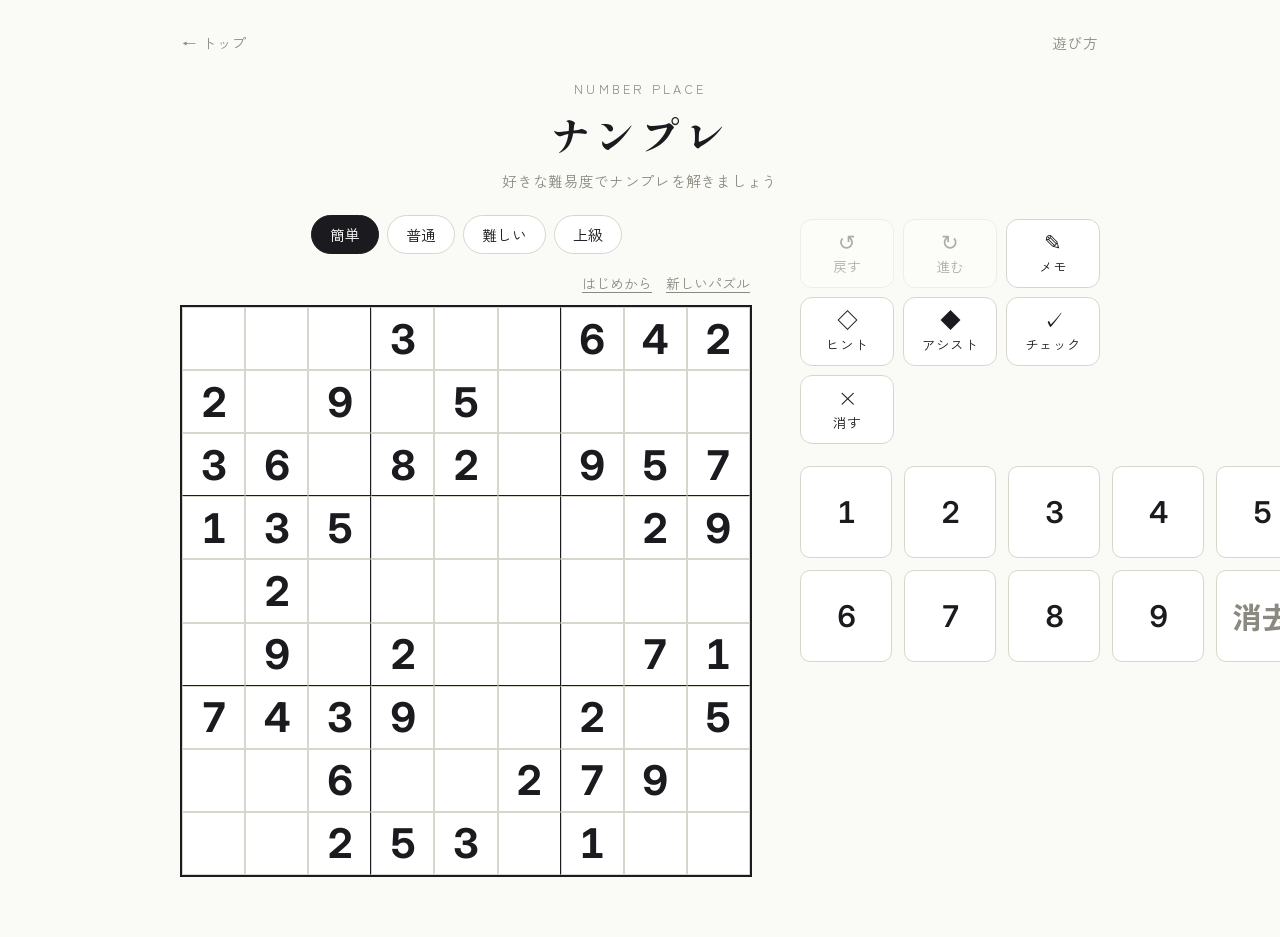
==== commit 9fab5d87: "Add files via upload" ====
--- a/game.html
+++ b/game.html
@@ -847,8 +847,23 @@
     return next;
   }
 
+  // Same idea, but keeps ONLY the given values in the given cells (discards
+  // everything else). This is the correct direction for hidden pairs: the
+  // pair's own two digits stay, and any other stray candidates in those same
+  // cells get discarded - unlike naked pairs/pointing/X-Wing, where the
+  // pair's digits get removed from OTHER cells in the house instead.
+  function withRestricted(cands, cells, values){
+    const next = cands.map(row => row.map(c => c ? c.slice() : null));
+    for(const [r,c] of cells){
+      next[r][c] = next[r][c].filter(v => values.includes(v));
+    }
+    return next;
+  }
+
   function chainToSingle(cands, res){
-    const reduced = withEliminated(cands, res.affected, res.values);
+    const reduced = res.type === 'hidden-pair'
+      ? withRestricted(cands, res.affected, res.values)
+      : withEliminated(cands, res.affected, res.values);
     return findNakedSingle(reduced) || findHiddenSingleBox(reduced) || findHiddenSingleRowCol(reduced);
   }
 
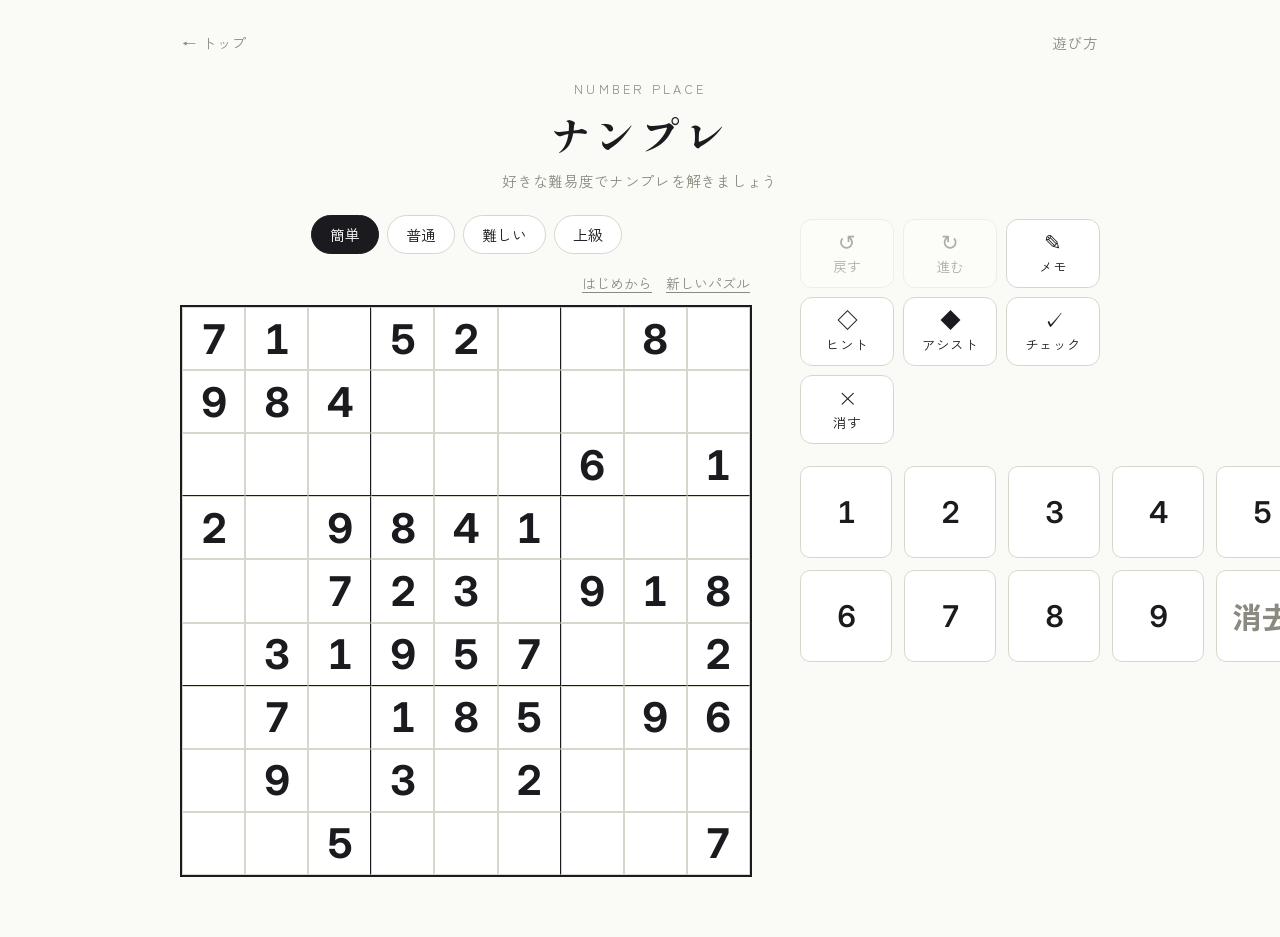
==== commit b76111dd: "Add files via upload" ====
--- a/game.html
+++ b/game.html
@@ -860,34 +860,67 @@
     return next;
   }
 
-  function chainToSingle(cands, res){
-    const reduced = res.type === 'hidden-pair'
+  function applyPatternElimination(cands, res){
+    return res.type === 'hidden-pair'
       ? withRestricted(cands, res.affected, res.values)
       : withEliminated(cands, res.affected, res.values);
-    return findNakedSingle(reduced) || findHiddenSingleBox(reduced) || findHiddenSingleRowCol(reduced);
-  }
-
-  function findAssistStep(){
-    const cands = computeAllCandidates();
-    const direct = findNakedSingle(cands) || findHiddenSingleBox(cands) || findHiddenSingleRowCol(cands);
-    if(direct) return direct;
-
-    // Standard teaching order: pointing pairs/triples are more basic than
-    // naked/hidden pairs, which come before X-Wing. Within each technique,
-    // prefer whichever instance immediately unlocks a determinable cell.
-    const groups = [
+  }
+
+  function candidateCount(cands){
+    let n = 0;
+    for(let r=0;r<9;r++) for(let c=0;c<9;c++) if(cands[r][c]) n += cands[r][c].length;
+    return n;
+  }
+
+  // Standard teaching order: pointing pairs/triples are more basic than
+  // naked/hidden pairs, which come before X-Wing.
+  function findPatternGroups(cands){
+    return [
       findAllPointing(cands),
       findAllNakedPairs(cands),
       findAllHiddenPairs(cands),
       findAllXWing(cands)
     ];
-
+  }
+
+  const MAX_ASSIST_CHAIN_DEPTH = 4;
+
+  // Repeatedly applies one narrowing pattern at a time (pointing pair, naked
+  // pair, hidden pair, X-Wing), re-scanning the freshly narrowed candidates
+  // for a newly-unlocked pattern each time, until a naked/hidden single
+  // appears or the depth budget runs out. A single pattern rarely resolves a
+  // cell outright, but two or three chained together very often do - this
+  // mirrors how a person actually works through a stuck board by hand.
+  // Returns { result, chainSteps } (chainSteps = patterns applied, in
+  // order) or null if no single is reached within the budget.
+  function findChainToSingle(cands, depth){
+    const groups = findPatternGroups(cands);
     for(const group of groups){
       for(const res of group){
-        const chained = chainToSingle(cands, res);
-        if(chained) return { ...chained, chainFrom: res };
-      }
-    }
+        const reduced = applyPatternElimination(cands, res);
+        if(candidateCount(reduced) === candidateCount(cands)) continue; // no real progress
+
+        const direct = findNakedSingle(reduced) || findHiddenSingleBox(reduced) || findHiddenSingleRowCol(reduced);
+        if(direct) return { result: direct, chainSteps: [res] };
+
+        if(depth > 1){
+          const deeper = findChainToSingle(reduced, depth - 1);
+          if(deeper) return { result: deeper.result, chainSteps: [res, ...deeper.chainSteps] };
+        }
+      }
+    }
+    return null;
+  }
+
+  function findAssistStep(){
+    const cands = computeAllCandidates();
+    const direct = findNakedSingle(cands) || findHiddenSingleBox(cands) || findHiddenSingleRowCol(cands);
+    if(direct) return direct;
+
+    const chained = findChainToSingle(cands, MAX_ASSIST_CHAIN_DEPTH);
+    if(chained) return { ...chained.result, chainSteps: chained.chainSteps };
+
+    const groups = findPatternGroups(cands);
     for(const group of groups){
       if(group.length>0) return group[0];
     }
@@ -922,10 +955,12 @@
   }
 
   function describeTechnique(res){
-    if(res.chainFrom){
-      const cause = describePattern(res.chainFrom);
+    if(res.chainSteps && res.chainSteps.length){
+      const causes = res.chainSteps.map(describePattern);
       const effect = describeSingle(res);
-      return { title: `${cause.title} → ${effect.title}`, body: `${cause.body} この結果、${effect.body}` };
+      const title = causes.map(c => c.title).concat(effect.title).join(' → ');
+      const causeBody = causes.map(c => c.body).join(' ');
+      return { title, body: `${causeBody} この結果、${effect.body}` };
     }
     if(res.targetCell !== undefined) return describeSingle(res);
     return describePattern(res);
@@ -973,7 +1008,7 @@
     }
     const isPlacement = res.targetCell !== undefined;
     assistState = isPlacement
-      ? { kind:'placement', targetCell: res.targetCell, value: res.value, blockers: res.blockers, houseCells: res.houseCells, keyCells: res.chainFrom ? res.chainFrom.cells : [] }
+      ? { kind:'placement', targetCell: res.targetCell, value: res.value, blockers: res.blockers, houseCells: res.houseCells, keyCells: res.chainSteps ? res.chainSteps.flatMap(s => s.cells) : [] }
       : { kind:'info', keyCells: res.cells, affected: res.affected };
 
     const desc = describeTechnique(res);
